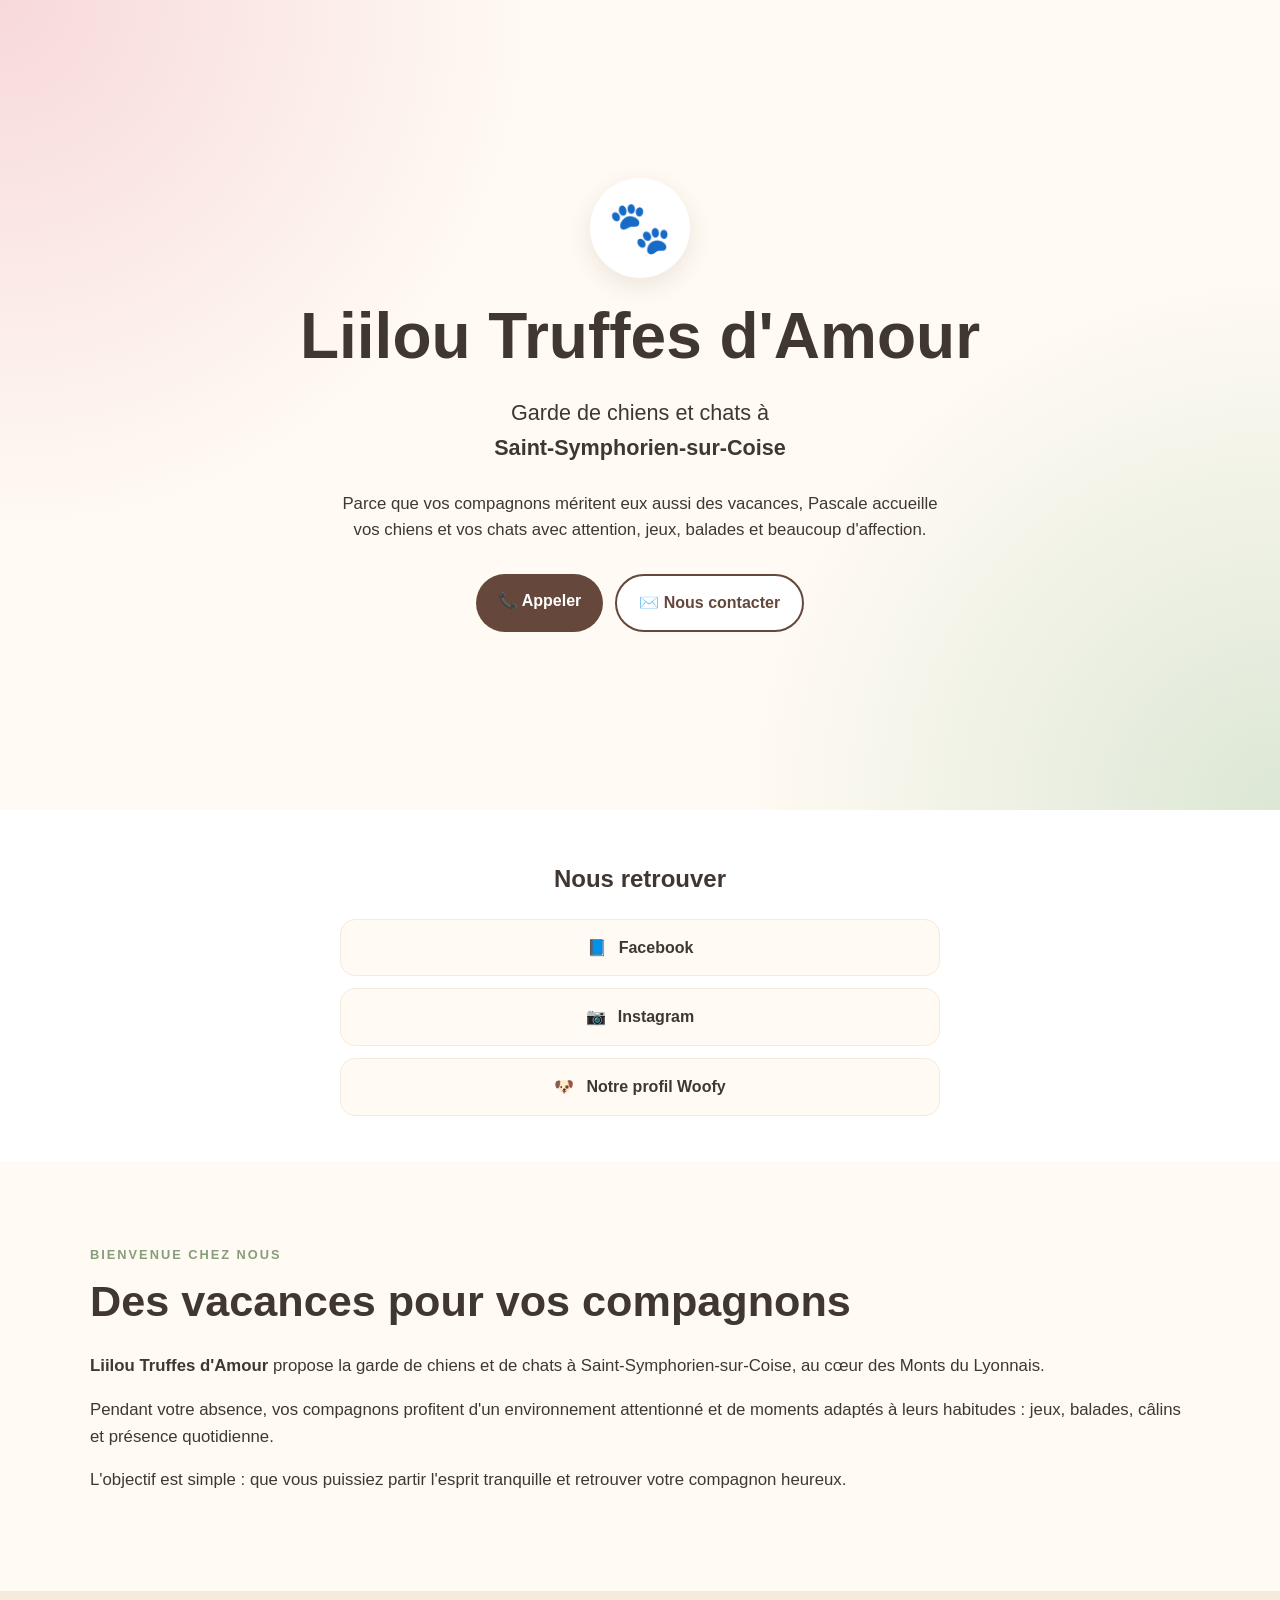
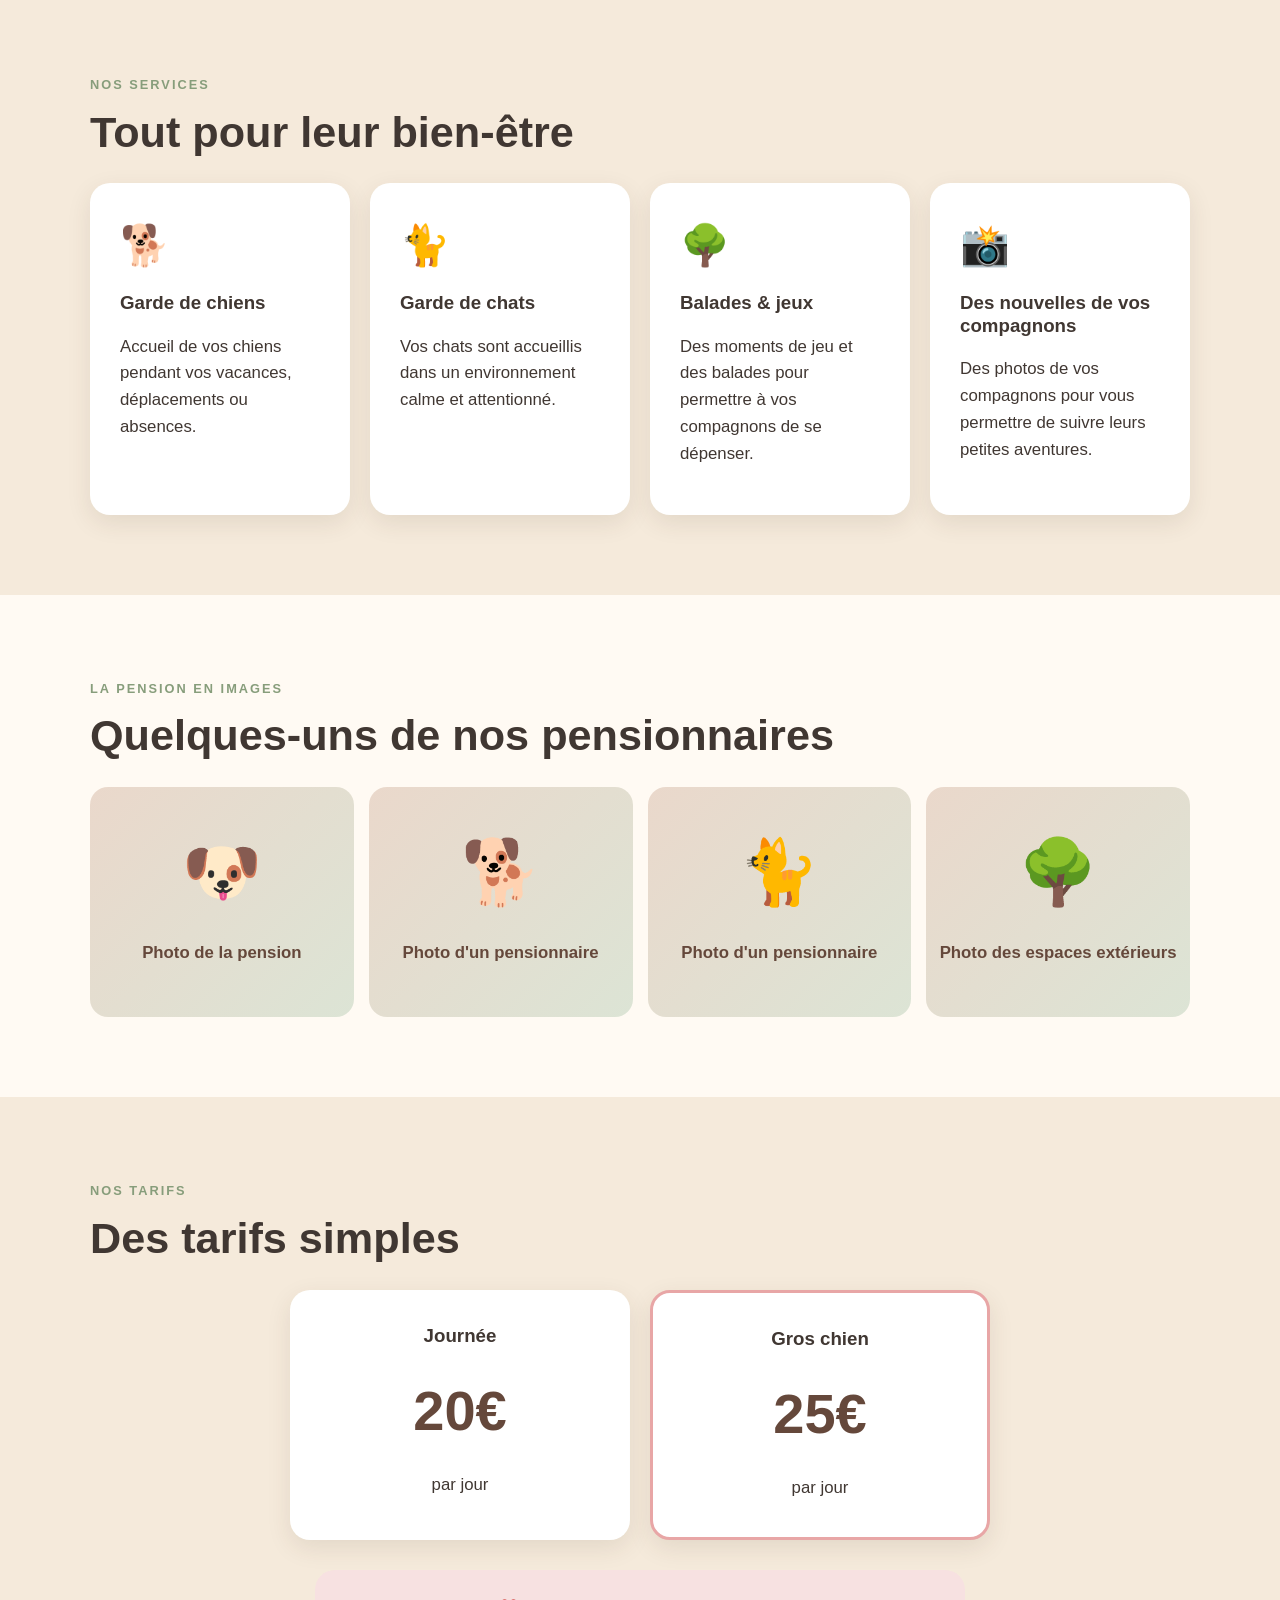
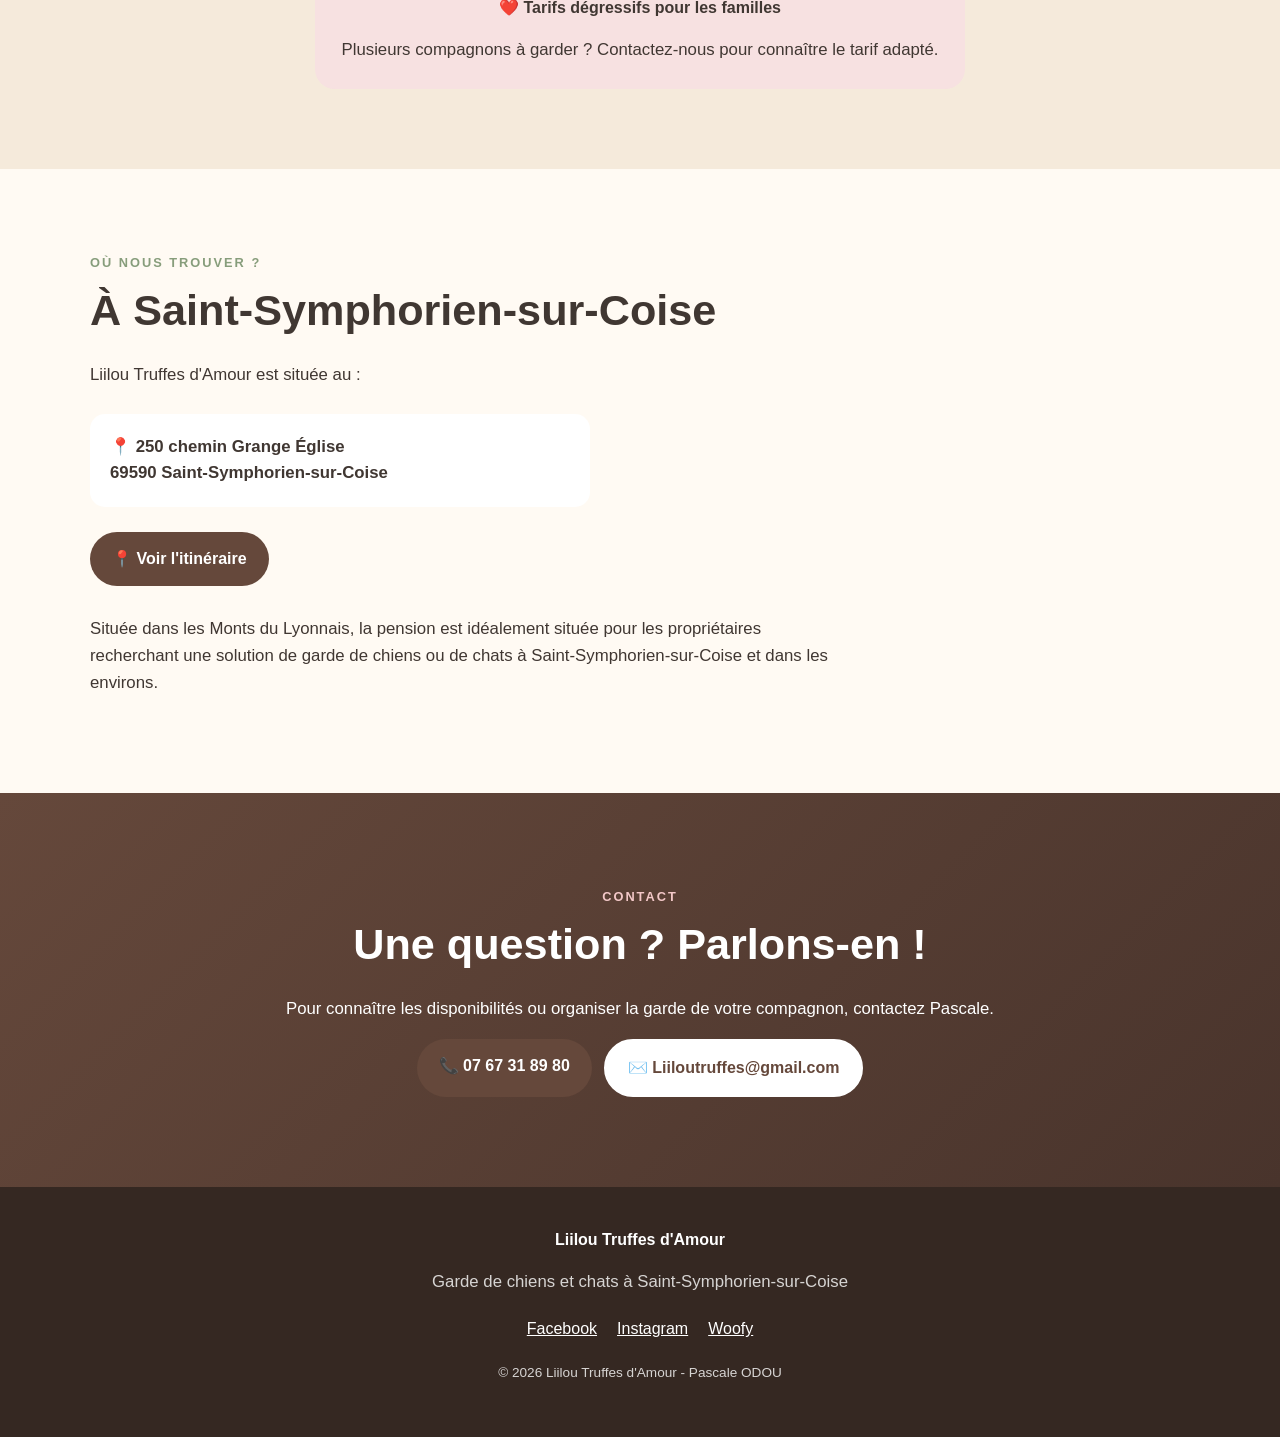
==== index.html @ 59af4dec "Create index.html" ====
<!DOCTYPE html>
<html lang="fr">
<head>
    <meta charset="UTF-8">

    <meta name="viewport" content="width=device-width, initial-scale=1.0">

    <title>Liilou Truffes d'Amour | Garde de chiens et chats à Saint-Symphorien-sur-Coise</title>

    <meta name="description" content="Liilou Truffes d'Amour, garde de chiens et chats à Saint-Symphorien-sur-Coise dans les Monts du Lyonnais. Balades, jeux, photos de vos compagnons et tarifs dégressifs pour les familles.">

    <meta name="keywords" content="garde chien Saint-Symphorien-sur-Coise, pension chien Saint-Symphorien-sur-Coise, garde chat Saint-Symphorien-sur-Coise, pension canine Monts du Lyonnais, garde animaux Rhône">

    <meta name="author" content="Pascale ODOU - Liilou Truffes d'Amour">

    <!-- Open Graph : aperçu lors du partage sur Facebook/Messenger -->
    <meta property="og:title" content="Liilou Truffes d'Amour">
    <meta property="og:description" content="Garde de chiens et chats à Saint-Symphorien-sur-Coise">
    <meta property="og:type" content="website">

    <link rel="stylesheet" href="style.css">

    <!-- Données structurées pour le référencement local -->
    <script type="application/ld+json">
    {
        "@context": "https://schema.org",
        "@type": "LocalBusiness",
        "name": "Liilou Truffes d'Amour",
        "description": "Garde de chiens et chats à Saint-Symphorien-sur-Coise dans les Monts du Lyonnais.",
        "telephone": "+33767318980",
        "email": "Liiloutruffes@gmail.com",
        "address": {
            "@type": "PostalAddress",
            "streetAddress": "250 chemin Grange Église",
            "postalCode": "69590",
            "addressLocality": "Saint-Symphorien-sur-Coise",
            "addressCountry": "FR"
        },
        "priceRange": "20€ - 25€"
    }
    </script>
</head>

<body>

    <!-- ================= HEADER ================= -->

    <header class="hero">

        <div class="hero-content">

            <div class="logo-placeholder">
                🐾
            </div>

            <h1>Liilou Truffes d'Amour</h1>

            <p class="subtitle">
                Garde de chiens et chats à<br>
                <strong>Saint-Symphorien-sur-Coise</strong>
            </p>

            <p class="intro">
                Parce que vos compagnons méritent eux aussi des vacances,
                Pascale accueille vos chiens et vos chats avec attention,
                jeux, balades et beaucoup d'affection.
            </p>

            <div class="main-buttons">

                <a href="tel:+33767318980" class="button primary">
                    📞 Appeler
                </a>

                <a href="mailto:Liiloutruffes@gmail.com" class="button secondary">
                    ✉️ Nous contacter
                </a>

            </div>

        </div>

    </header>


    <!-- ================= LIENS ================= -->

    <section class="social-links">

        <h2>Nous retrouver</h2>

        <div class="link-list">

            <!-- REMPLACER LES # PAR LES VRAIS LIENS -->

            <a href="#" class="big-link">
                <span>📘</span>
                Facebook
            </a>

            <a href="#" class="big-link">
                <span>📷</span>
                Instagram
            </a>

            <a href="#" class="big-link">
                <span>🐶</span>
                Notre profil Woofy
            </a>

        </div>

    </section>


    <!-- ================= PRESENTATION ================= -->

    <section class="section">

        <div class="section-content">

            <span class="eyebrow">Bienvenue chez nous</span>

            <h2>Des vacances pour vos compagnons</h2>

            <p>
                <strong>Liilou Truffes d'Amour</strong> propose la garde de
                chiens et de chats à Saint-Symphorien-sur-Coise,
                au cœur des Monts du Lyonnais.
            </p>

            <p>
                Pendant votre absence, vos compagnons profitent d'un
                environnement attentionné et de moments adaptés à leurs
                habitudes : jeux, balades, câlins et présence quotidienne.
            </p>

            <p>
                L'objectif est simple : que vous puissiez partir
                l'esprit tranquille et retrouver votre compagnon heureux.
            </p>

        </div>

    </section>


    <!-- ================= SERVICES ================= -->

    <section class="section light">

        <div class="section-content">

            <span class="eyebrow">Nos services</span>

            <h2>Tout pour leur bien-être</h2>

            <div class="cards">

                <article class="card">
                    <div class="card-icon">🐕</div>
                    <h3>Garde de chiens</h3>
                    <p>
                        Accueil de vos chiens pendant vos vacances,
                        déplacements ou absences.
                    </p>
                </article>

                <article class="card">
                    <div class="card-icon">🐈</div>
                    <h3>Garde de chats</h3>
                    <p>
                        Vos chats sont accueillis dans un environnement
                        calme et attentionné.
                    </p>
                </article>

                <article class="card">
                    <div class="card-icon">🌳</div>
                    <h3>Balades & jeux</h3>
                    <p>
                        Des moments de jeu et des balades pour permettre
                        à vos compagnons de se dépenser.
                    </p>
                </article>

                <article class="card">
                    <div class="card-icon">📸</div>
                    <h3>Des nouvelles de vos compagnons</h3>
                    <p>
                        Des photos de vos compagnons pour vous permettre
                        de suivre leurs petites aventures.
                    </p>
                </article>

            </div>

        </div>

    </section>


    <!-- ================= GALERIE ================= -->

    <section class="section">

        <div class="section-content">

            <span class="eyebrow">La pension en images</span>

            <h2>Quelques-uns de nos pensionnaires</h2>

            <div class="gallery">

                <!-- REMPLACER PLUS TARD PAR DE VRAIES PHOTOS -->

                <div class="photo-placeholder">
                    <span>🐶</span>
                    <p>Photo de la pension</p>
                </div>

                <div class="photo-placeholder">
                    <span>🐕</span>
                    <p>Photo d'un pensionnaire</p>
                </div>

                <div class="photo-placeholder">
                    <span>🐈</span>
                    <p>Photo d'un pensionnaire</p>
                </div>

                <div class="photo-placeholder">
                    <span>🌳</span>
                    <p>Photo des espaces extérieurs</p>
                </div>

            </div>

        </div>

    </section>


    <!-- ================= TARIFS ================= -->

    <section class="section light" id="tarifs">

        <div class="section-content">

            <span class="eyebrow">Nos tarifs</span>

            <h2>Des tarifs simples</h2>

            <div class="prices">

                <div class="price-card">

                    <h3>Journée</h3>

                    <div class="price">
                        20€
                    </div>

                    <p>
                        par jour
                    </p>

                </div>


                <div class="price-card featured">

                    <h3>Gros chien</h3>

                    <div class="price">
                        25€
                    </div>

                    <p>
                        par jour
                    </p>

                </div>

            </div>

            <div class="family-price">

                ❤️ <strong>Tarifs dégressifs pour les familles</strong>

                <p>
                    Plusieurs compagnons à garder ?
                    Contactez-nous pour connaître le tarif adapté.
                </p>

            </div>

        </div>

    </section>


    <!-- ================= LOCAL ================= -->

    <section class="section">

        <div class="section-content">

            <span class="eyebrow">Où nous trouver ?</span>

            <h2>À Saint-Symphorien-sur-Coise</h2>

            <p>
                Liilou Truffes d'Amour est située au :
            </p>

            <p class="address">
                📍<strong>
                    250 chemin Grange Église<br>
                    69590 Saint-Symphorien-sur-Coise
                </strong>
            </p>

            <!-- Lien Google Maps -->
            <a
                href="https://www.google.com/maps/search/?api=1&query=250+chemin+Grange+Eglise+69590+Saint-Symphorien-sur-Coise"
                target="_blank"
                rel="noopener"
                class="button primary"
            >
                📍 Voir l'itinéraire
            </a>

            <p class="local-text">
                Située dans les Monts du Lyonnais, la pension est idéalement
                située pour les propriétaires recherchant une solution de
                garde de chiens ou de chats à Saint-Symphorien-sur-Coise
                et dans les environs.
            </p>

        </div>

    </section>


    <!-- ================= CONTACT ================= -->

    <section class="contact">

        <div class="contact-content">

            <span class="eyebrow">Contact</span>

            <h2>Une question ? Parlons-en !</h2>

            <p>
                Pour connaître les disponibilités ou organiser la garde
                de votre compagnon, contactez Pascale.
            </p>

            <div class="contact-buttons">

                <a href="tel:+33767318980" class="button primary">
                    📞 07 67 31 89 80
                </a>

                <a href="mailto:Liiloutruffes@gmail.com" class="button secondary">
                    ✉️ Liiloutruffes@gmail.com
                </a>

            </div>

        </div>

    </section>


    <!-- ================= FOOTER ================= -->

    <footer>

        <strong>Liilou Truffes d'Amour</strong>

        <p>
            Garde de chiens et chats à Saint-Symphorien-sur-Coise
        </p>

        <div class="footer-links">

            <a href="#">Facebook</a>
            <a href="#">Instagram</a>
            <a href="#">Woofy</a>

        </div>

        <p class="copyright">
            © 2026 Liilou Truffes d'Amour - Pascale ODOU
        </p>

    </footer>


</body>
</html>
---- style.css ----
/* =====================================================
   LIILOU TRUFFES D'AMOUR
   Site vitrine - CSS
   ===================================================== */

:root {
    --cream: #fffaf3;
    --cream-dark: #f5eadb;
    --brown: #65483b;
    --brown-dark: #49342c;
    --pink: #e8a6a6;
    --pink-dark: #d88787;
    --green: #879d7b;
    --text: #403732;
    --white: #ffffff;
    --shadow: 0 8px 25px rgba(70, 45, 30, 0.10);
}


/* ================= GLOBAL ================= */

* {
    box-sizing: border-box;
}

html {
    scroll-behavior: smooth;
}

body {
    margin: 0;
    font-family: Arial, Helvetica, sans-serif;
    color: var(--text);
    background: var(--cream);
    line-height: 1.6;
}

a {
    color: inherit;
    text-decoration: none;
}

img {
    max-width: 100%;
    display: block;
}

h1,
h2,
h3 {
    line-height: 1.2;
}

h1 {
    font-size: clamp(2.2rem, 7vw, 4rem);
    margin: 10px 0;
}

h2 {
    font-size: clamp(1.8rem, 5vw, 2.7rem);
    margin: 10px 0 25px;
}

p {
    font-size: 1.05rem;
}


/* ================= HERO ================= */

.hero {
    min-height: 90vh;
    display: flex;
    align-items: center;
    justify-content: center;
    text-align: center;

    padding: 60px 20px;

    background:
        radial-gradient(circle at top left, #f7d9d9, transparent 35%),
        radial-gradient(circle at bottom right, #dce7d5, transparent 35%),
        var(--cream);
}

.hero-content {
    max-width: 750px;
}

.logo-placeholder {
    width: 100px;
    height: 100px;

    margin: 0 auto 20px;

    display: flex;
    align-items: center;
    justify-content: center;

    border-radius: 50%;

    background: var(--white);

    font-size: 3.2rem;

    box-shadow: var(--shadow);
}

.subtitle {
    font-size: 1.35rem;
    margin-bottom: 25px;
}

.intro {
    max-width: 600px;
    margin: 0 auto 30px;
}


/* ================= BUTTONS ================= */

.main-buttons,
.contact-buttons {
    display: flex;
    gap: 12px;
    justify-content: center;
    flex-wrap: wrap;
}

.button {
    display: inline-block;

    padding: 14px 22px;

    border-radius: 50px;

    font-weight: bold;

    transition: transform 0.2s ease,
                box-shadow 0.2s ease;
}

.button:hover {
    transform: translateY(-2px);
    box-shadow: var(--shadow);
}

.primary {
    background: var(--brown);
    color: var(--white);
}

.secondary {
    background: var(--white);
    color: var(--brown);

    border: 2px solid var(--brown);
}


/* ================= SECTIONS ================= */

.section {
    padding: 80px 20px;
}

.section.light {
    background: var(--cream-dark);
}

.section-content {
    width: min(1100px, 100%);
    margin: auto;
}

.eyebrow {
    display: inline-block;

    color: var(--green);

    text-transform: uppercase;

    letter-spacing: 2px;

    font-size: 0.8rem;

    font-weight: bold;
}


/* ================= SOCIAL LINKS ================= */

.social-links {
    padding: 45px 20px;

    text-align: center;

    background: var(--white);
}

.social-links h2 {
    font-size: 1.5rem;
}

.link-list {
    max-width: 600px;

    margin: auto;

    display: grid;

    gap: 12px;
}

.big-link {
    display: flex;

    align-items: center;
    justify-content: center;

    gap: 12px;

    padding: 15px;

    border-radius: 15px;

    background: var(--cream);

    font-weight: bold;

    border: 1px solid var(--cream-dark);

    transition: transform 0.2s ease;
}

.big-link:hover {
    transform: translateY(-2px);
}


/* ================= CARDS ================= */

.cards {
    display: grid;

    grid-template-columns:
        repeat(auto-fit, minmax(220px, 1fr));

    gap: 20px;
}

.card {
    padding: 30px;

    background: var(--white);

    border-radius: 20px;

    box-shadow: var(--shadow);
}

.card-icon {
    font-size: 2.5rem;

    margin-bottom: 15px;
}

.card h3 {
    margin-top: 0;
}


/* ================= GALLERY ================= */

.gallery {
    display: grid;

    grid-template-columns:
        repeat(auto-fit, minmax(220px, 1fr));

    gap: 15px;
}

.photo-placeholder {
    min-height: 230px;

    border-radius: 18px;

    background:
        linear-gradient(
            135deg,
            #ead8cb,
            #dce4d5
        );

    display: flex;

    flex-direction: column;

    align-items: center;

    justify-content: center;

    text-align: center;

    color: var(--brown);
}

.photo-placeholder span {
    font-size: 4rem;
}

.photo-placeholder p {
    font-weight: bold;
}


/* ================= PRICES ================= */

.prices {
    display: grid;

    grid-template-columns:
        repeat(auto-fit, minmax(220px, 1fr));

    gap: 20px;

    max-width: 700px;

    margin: auto;
}

.price-card {
    background: var(--white);

    padding: 35px;

    border-radius: 20px;

    text-align: center;

    box-shadow: var(--shadow);
}

.price-card h3 {
    margin-top: 0;
}

.price {
    font-size: 3.5rem;

    font-weight: bold;

    color: var(--brown);
}

.price-card p {
    margin-bottom: 0;
}

.price-card.featured {
    border: 3px solid var(--pink);
}

.family-price {
    max-width: 650px;

    margin: 30px auto 0;

    padding: 25px;

    text-align: center;

    border-radius: 20px;

    background: #f7e1e1;
}

.family-price p {
    margin-bottom: 0;
}


/* ================= ADDRESS ================= */

.address {
    padding: 20px;

    background: var(--white);

    border-radius: 15px;

    max-width: 500px;

    margin: 25px 0;
}

.local-text {
    max-width: 750px;

    margin-top: 30px;
}


/* ================= CONTACT ================= */

.contact {
    padding: 90px 20px;

    text-align: center;

    background:
        linear-gradient(
            135deg,
            var(--brown),
            var(--brown-dark)
        );

    color: var(--white);
}

.contact-content {
    max-width: 750px;

    margin: auto;
}

.contact .eyebrow {
    color: #f3c8c8;
}

.contact .secondary {
    background: var(--white);
    border-color: var(--white);
}


/* ================= FOOTER ================= */

footer {
    padding: 40px 20px;

    text-align: center;

    background: #352822;

    color: var(--white);
}

footer p {
    opacity: 0.8;
}

.footer-links {
    display: flex;

    justify-content: center;

    flex-wrap: wrap;

    gap: 20px;

    margin: 20px 0;
}

.footer-links a {
    text-decoration: underline;
}

.copyright {
    font-size: 0.85rem;
}


/* ================= MOBILE ================= */

@media (max-width: 600px) {

    .hero {
        min-height: auto;

        padding:
            55px
            18px
            65px;
    }

    .section {
        padding:
            60px
            18px;
    }

    .button {
        width: 100%;

        max-width: 350px;
    }

    .main-buttons,
    .contact-buttons {
        flex-direction: column;

        align-items: center;
    }

    .card {
        padding: 25px;
    }

    .price {
        font-size: 3rem;
    }

}
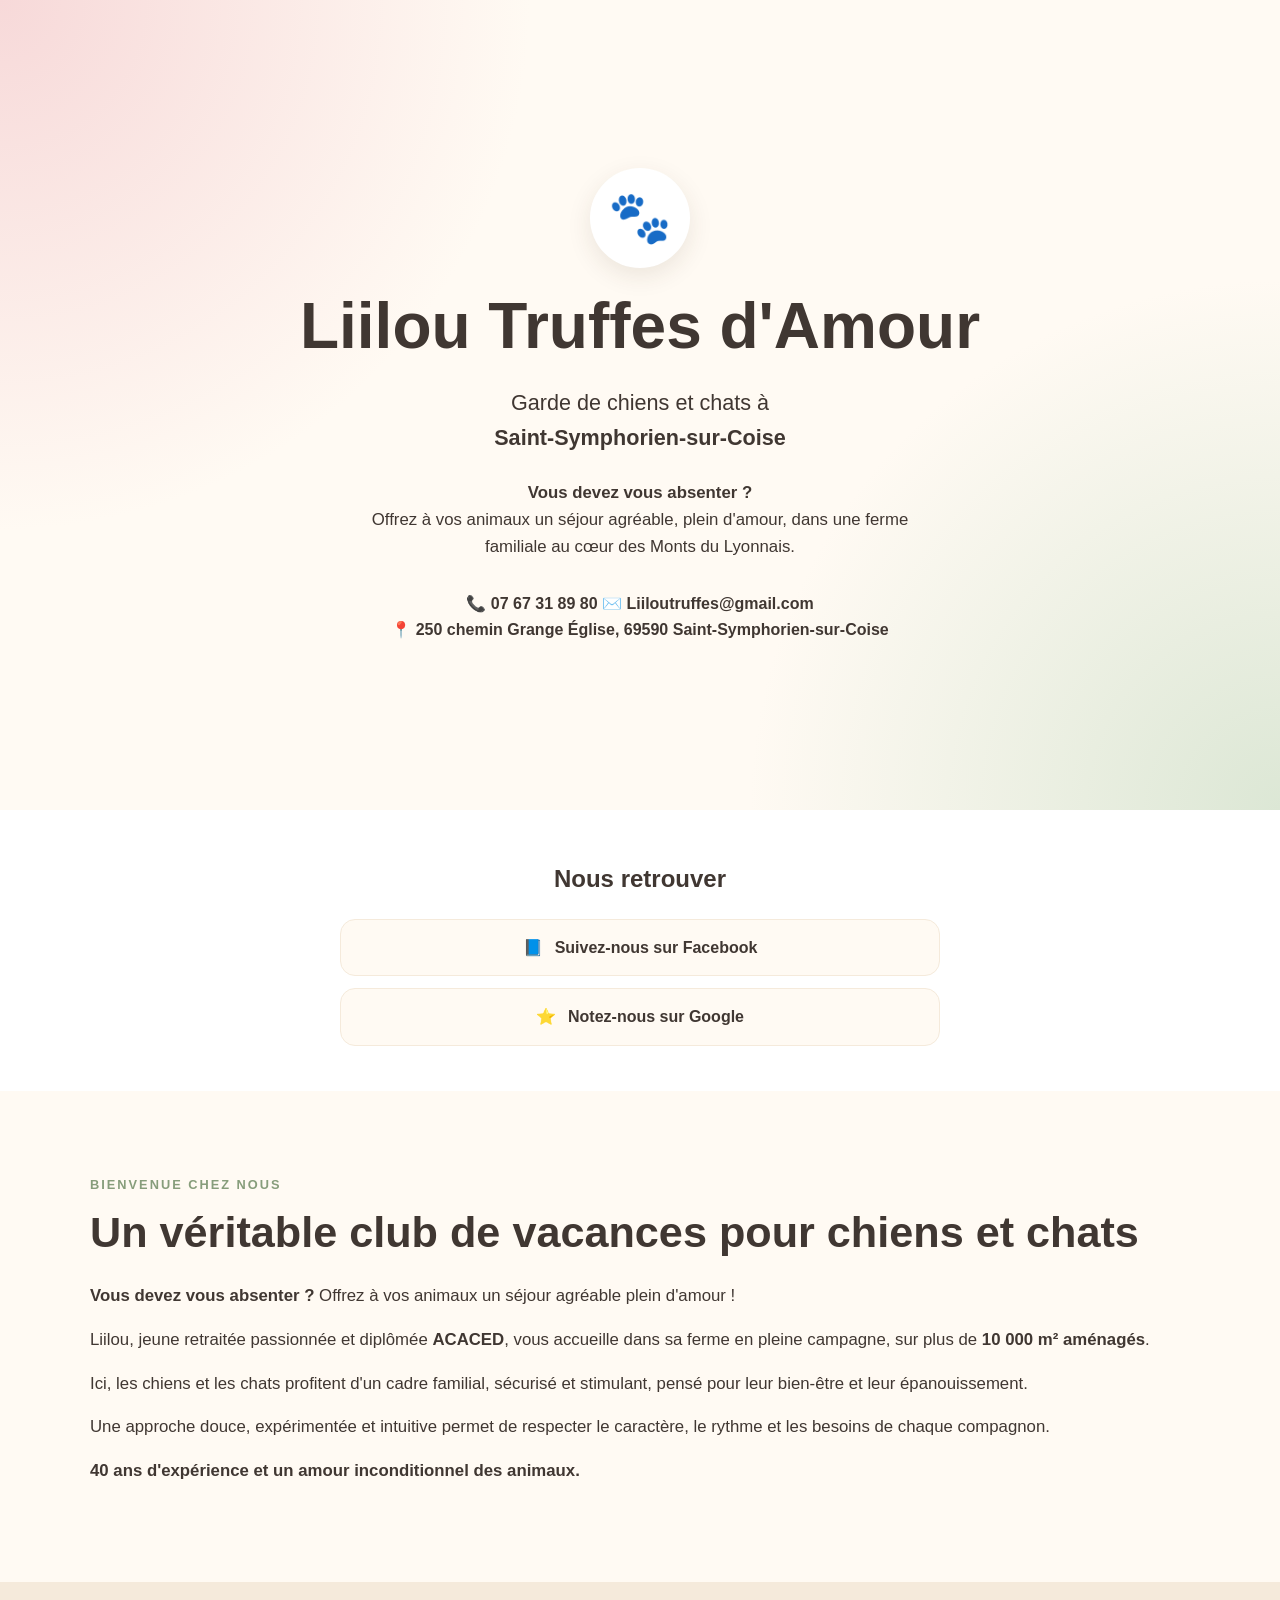
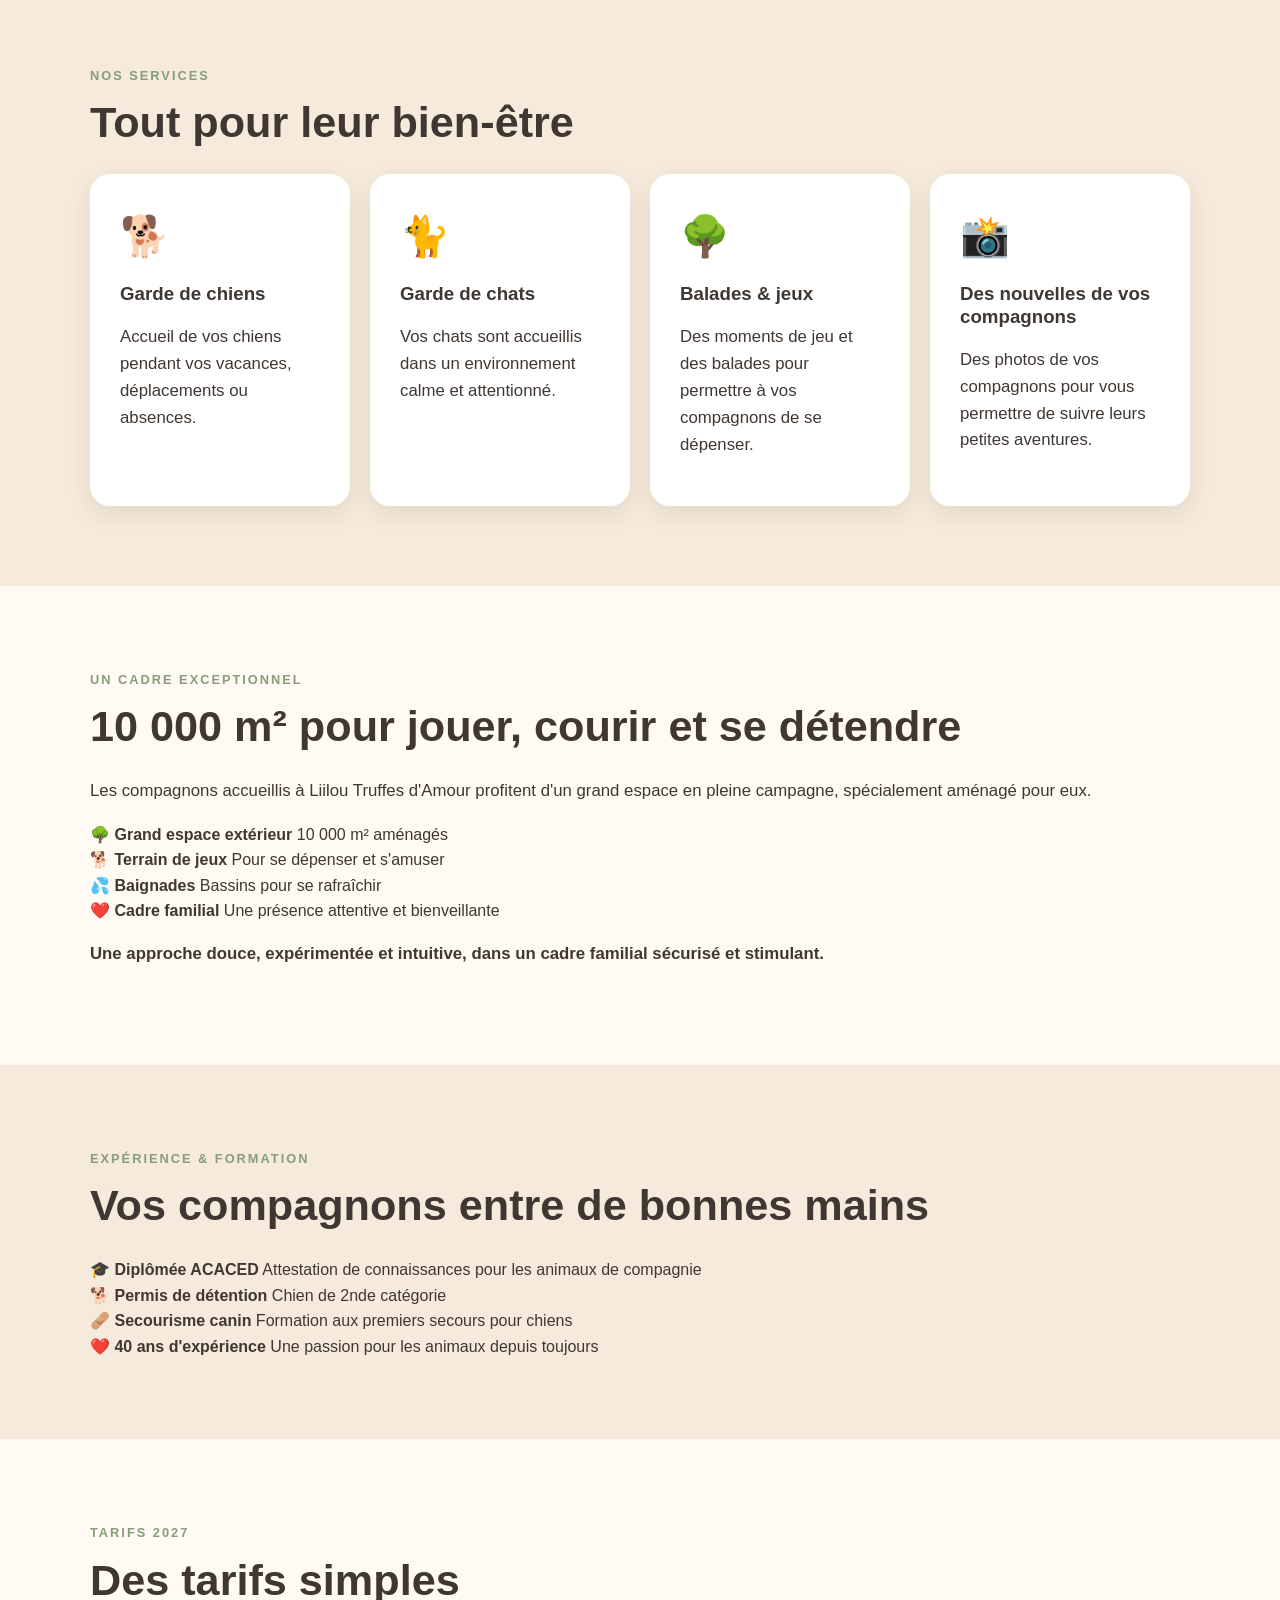
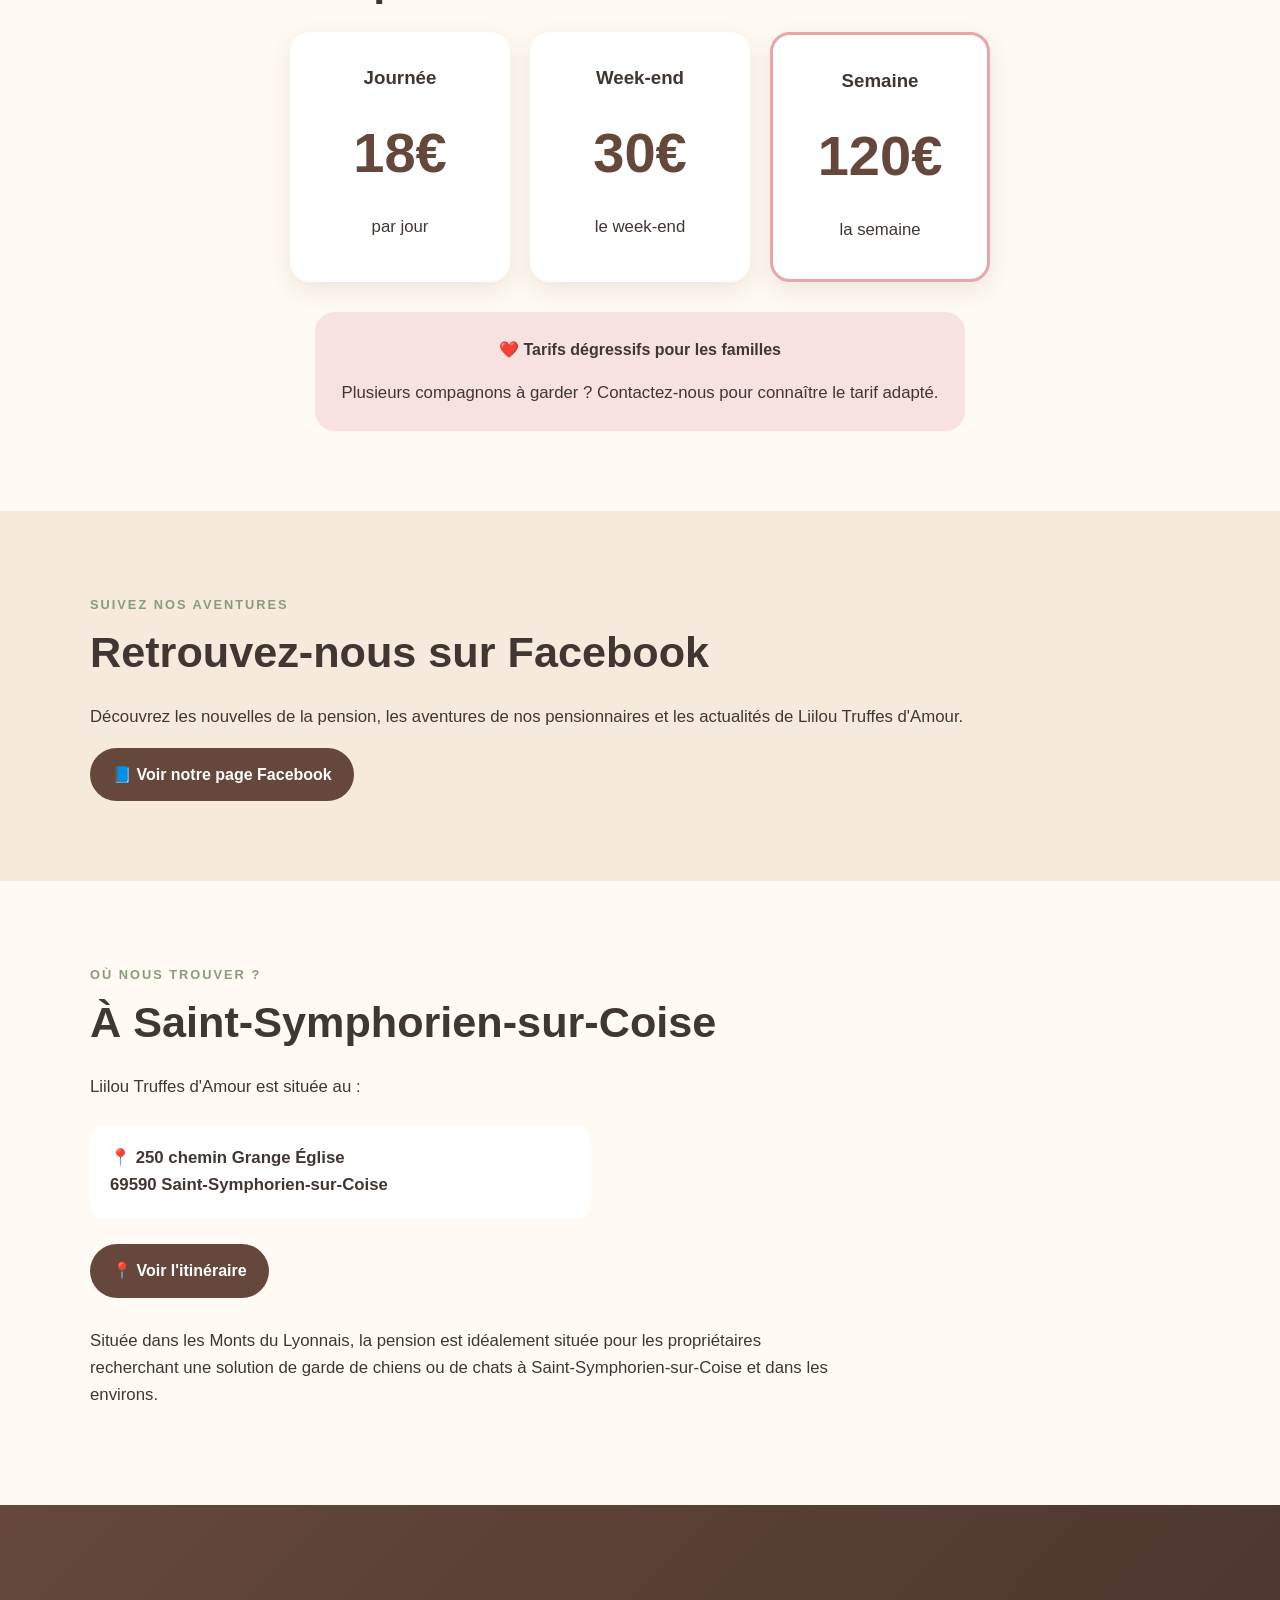
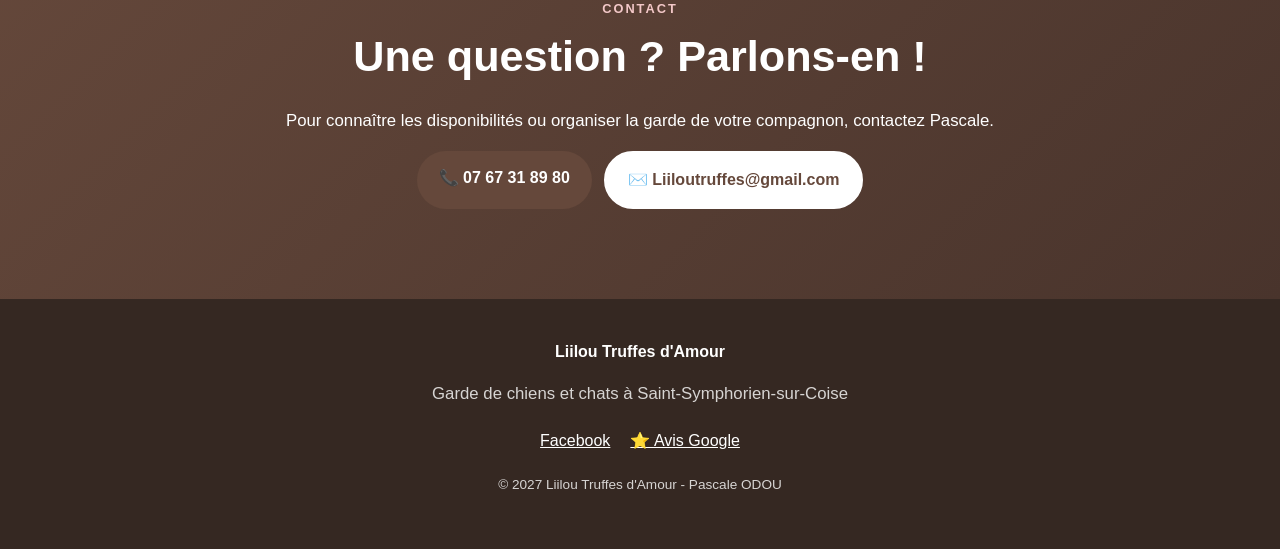
==== commit d59dc795: "Update index.html" ====
--- a/index.html
+++ b/index.html
@@ -7,15 +7,16 @@
 
     <title>Liilou Truffes d'Amour | Garde de chiens et chats à Saint-Symphorien-sur-Coise</title>
 
-    <meta name="description" content="Liilou Truffes d'Amour, garde de chiens et chats à Saint-Symphorien-sur-Coise dans les Monts du Lyonnais. Balades, jeux, photos de vos compagnons et tarifs dégressifs pour les familles.">
-
-    <meta name="keywords" content="garde chien Saint-Symphorien-sur-Coise, pension chien Saint-Symphorien-sur-Coise, garde chat Saint-Symphorien-sur-Coise, pension canine Monts du Lyonnais, garde animaux Rhône">
+    <meta name="description" content="Liilou Truffes d'Amour : garde de chiens et chats à Saint-Symphorien-sur-Coise, dans les Monts du Lyonnais. Une ferme familiale de 10 000 m², balades, baignades et jeux. Pascale, diplômée ACACED, vous accueille avec 40 ans d'expérience.">
+
+    <meta name="keywords" content="garde chien Saint-Symphorien-sur-Coise, pension chien Saint-Symphorien-sur-Coise, garde chat Saint-Symphorien-sur-Coise, pension canine Monts du Lyonnais, garde animaux Monts du Lyonnais, pension chien Rhône, garde chien 69590">
 
     <meta name="author" content="Pascale ODOU - Liilou Truffes d'Amour">
 
-    <!-- Open Graph : aperçu lors du partage sur Facebook/Messenger -->
+    <meta name="robots" content="index, follow">
+
     <meta property="og:title" content="Liilou Truffes d'Amour">
-    <meta property="og:description" content="Garde de chiens et chats à Saint-Symphorien-sur-Coise">
+    <meta property="og:description" content="Garde de chiens et chats à Saint-Symphorien-sur-Coise dans une ferme familiale de 10 000 m².">
     <meta property="og:type" content="website">
 
     <link rel="stylesheet" href="style.css">
@@ -26,9 +27,10 @@
         "@context": "https://schema.org",
         "@type": "LocalBusiness",
         "name": "Liilou Truffes d'Amour",
-        "description": "Garde de chiens et chats à Saint-Symphorien-sur-Coise dans les Monts du Lyonnais.",
+        "description": "Garde de chiens et chats à Saint-Symphorien-sur-Coise dans une ferme familiale de 10 000 m².",
         "telephone": "+33767318980",
         "email": "Liiloutruffes@gmail.com",
+        "url": "https://TON-COMPTE.github.io/TON-DEPOT/",
         "address": {
             "@type": "PostalAddress",
             "streetAddress": "250 chemin Grange Église",
@@ -36,11 +38,17 @@
             "addressLocality": "Saint-Symphorien-sur-Coise",
             "addressCountry": "FR"
         },
-        "priceRange": "20€ - 25€"
+        "areaServed": [
+            "Saint-Symphorien-sur-Coise",
+            "Monts du Lyonnais",
+            "Rhône"
+        ],
+        "priceRange": "18€ - 120€"
     }
     </script>
 </head>
 
+
 <body>
 
     <!-- ================= HEADER ================= -->
@@ -61,21 +69,28 @@
             </p>
 
             <p class="intro">
-                Parce que vos compagnons méritent eux aussi des vacances,
-                Pascale accueille vos chiens et vos chats avec attention,
-                jeux, balades et beaucoup d'affection.
-            </p>
-
-            <div class="main-buttons">
-
-                <a href="tel:+33767318980" class="button primary">
-                    📞 Appeler
+                <strong>Vous devez vous absenter ?</strong><br>
+                Offrez à vos animaux un séjour agréable, plein d'amour,
+                dans une ferme familiale au cœur des Monts du Lyonnais.
+            </p>
+
+
+            <!-- CONTACT DIRECT -->
+
+            <div class="top-contact">
+
+                <a href="tel:+33767318980">
+                    📞 <strong>07 67 31 89 80</strong>
                 </a>
 
-                <a href="mailto:Liiloutruffes@gmail.com" class="button secondary">
-                    ✉️ Nous contacter
+                <a href="mailto:Liiloutruffes@gmail.com">
+                    ✉️ <strong>Liiloutruffes@gmail.com</strong>
                 </a>
 
+                <div>
+                    📍 <strong>250 chemin Grange Église, 69590 Saint-Symphorien-sur-Coise</strong>
+                </div>
+
             </div>
 
         </div>
@@ -91,23 +106,27 @@
 
         <div class="link-list">
 
-            <!-- REMPLACER LES # PAR LES VRAIS LIENS -->
-
-            <a href="#" class="big-link">
+            <a
+                href="https://www.facebook.com/p/Liilou-Truffes-damours-61581284417077/"
+                target="_blank"
+                rel="noopener"
+                class="big-link"
+            >
                 <span>📘</span>
-                Facebook
+                Suivez-nous sur Facebook
             </a>
 
-            <a href="#" class="big-link">
-                <span>📷</span>
-                Instagram
+
+            <a
+                href="https://g.page/r/Cf6hKD1uxQPZEBM/review"
+                target="_blank"
+                rel="noopener"
+                class="big-link"
+            >
+                <span>⭐</span>
+                Notez-nous sur Google
             </a>
 
-            <a href="#" class="big-link">
-                <span>🐶</span>
-                Notre profil Woofy
-            </a>
-
         </div>
 
     </section>
@@ -121,23 +140,37 @@
 
             <span class="eyebrow">Bienvenue chez nous</span>
 
-            <h2>Des vacances pour vos compagnons</h2>
-
-            <p>
-                <strong>Liilou Truffes d'Amour</strong> propose la garde de
-                chiens et de chats à Saint-Symphorien-sur-Coise,
-                au cœur des Monts du Lyonnais.
-            </p>
-
-            <p>
-                Pendant votre absence, vos compagnons profitent d'un
-                environnement attentionné et de moments adaptés à leurs
-                habitudes : jeux, balades, câlins et présence quotidienne.
-            </p>
-
-            <p>
-                L'objectif est simple : que vous puissiez partir
-                l'esprit tranquille et retrouver votre compagnon heureux.
+            <h2>Un véritable club de vacances pour chiens et chats</h2>
+
+            <p>
+                <strong>Vous devez vous absenter ?</strong>
+                Offrez à vos animaux un séjour agréable plein d'amour !
+            </p>
+
+            <p>
+                Liilou, jeune retraitée passionnée et diplômée
+                <strong>ACACED</strong>, vous accueille dans sa ferme
+                en pleine campagne, sur plus de
+                <strong>10 000 m² aménagés</strong>.
+            </p>
+
+            <p>
+                Ici, les chiens et les chats profitent d'un cadre familial,
+                sécurisé et stimulant, pensé pour leur bien-être et leur
+                épanouissement.
+            </p>
+
+            <p>
+                Une approche douce, expérimentée et intuitive permet
+                de respecter le caractère, le rythme et les besoins
+                de chaque compagnon.
+            </p>
+
+            <p>
+                <strong>
+                    40 ans d'expérience et un amour inconditionnel
+                    des animaux.
+                </strong>
             </p>
 
         </div>
@@ -200,38 +233,96 @@
     </section>
 
 
-    <!-- ================= GALERIE ================= -->
+    <!-- ================= ENVIRONNEMENT ================= -->
 
     <section class="section">
 
         <div class="section-content">
 
-            <span class="eyebrow">La pension en images</span>
-
-            <h2>Quelques-uns de nos pensionnaires</h2>
-
-            <div class="gallery">
-
-                <!-- REMPLACER PLUS TARD PAR DE VRAIES PHOTOS -->
-
-                <div class="photo-placeholder">
-                    <span>🐶</span>
-                    <p>Photo de la pension</p>
-                </div>
-
-                <div class="photo-placeholder">
-                    <span>🐕</span>
-                    <p>Photo d'un pensionnaire</p>
-                </div>
-
-                <div class="photo-placeholder">
-                    <span>🐈</span>
-                    <p>Photo d'un pensionnaire</p>
-                </div>
-
-                <div class="photo-placeholder">
-                    <span>🌳</span>
-                    <p>Photo des espaces extérieurs</p>
+            <span class="eyebrow">Un cadre exceptionnel</span>
+
+            <h2>10 000 m² pour jouer, courir et se détendre</h2>
+
+            <p>
+                Les compagnons accueillis à Liilou Truffes d'Amour
+                profitent d'un grand espace en pleine campagne,
+                spécialement aménagé pour eux.
+            </p>
+
+            <div class="environment">
+
+                <div class="environment-item">
+                    🌳
+                    <strong>Grand espace extérieur</strong>
+                    <span>10 000 m² aménagés</span>
+                </div>
+
+                <div class="environment-item">
+                    🐕
+                    <strong>Terrain de jeux</strong>
+                    <span>Pour se dépenser et s'amuser</span>
+                </div>
+
+                <div class="environment-item">
+                    💦
+                    <strong>Baignades</strong>
+                    <span>Bassins pour se rafraîchir</span>
+                </div>
+
+                <div class="environment-item">
+                    ❤️
+                    <strong>Cadre familial</strong>
+                    <span>Une présence attentive et bienveillante</span>
+                </div>
+
+            </div>
+
+            <p class="experience-text">
+                <strong>
+                    Une approche douce, expérimentée et intuitive,
+                    dans un cadre familial sécurisé et stimulant.
+                </strong>
+            </p>
+
+        </div>
+
+    </section>
+
+
+    <!-- ================= EXPERIENCE ================= -->
+
+    <section class="section light">
+
+        <div class="section-content">
+
+            <span class="eyebrow">Expérience & formation</span>
+
+            <h2>Vos compagnons entre de bonnes mains</h2>
+
+            <div class="credentials">
+
+                <div class="credential">
+                    🎓
+                    <strong>Diplômée ACACED</strong>
+                    <span>Attestation de connaissances pour les animaux de compagnie</span>
+                </div>
+
+                <div class="credential">
+                    🐕
+                    <strong>Permis de détention</strong>
+                    <span>Chien de 2nde catégorie</span>
+                </div>
+
+                <div class="credential">
+                    🩹
+                    <strong>Secourisme canin</strong>
+                    <span>Formation aux premiers secours pour chiens</span>
+                </div>
+
+                <div class="credential">
+                    ❤️
+                    <strong>40 ans d'expérience</strong>
+                    <span>Une passion pour les animaux depuis toujours</span>
                 </div>
 
             </div>
@@ -243,11 +334,11 @@
 
     <!-- ================= TARIFS ================= -->
 
-    <section class="section light" id="tarifs">
+    <section class="section" id="tarifs">
 
         <div class="section-content">
 
-            <span class="eyebrow">Nos tarifs</span>
+            <span class="eyebrow">Tarifs 2027</span>
 
             <h2>Des tarifs simples</h2>
 
@@ -258,7 +349,7 @@
                     <h3>Journée</h3>
 
                     <div class="price">
-                        20€
+                        18€
                     </div>
 
                     <p>
@@ -268,16 +359,31 @@
                 </div>
 
 
+                <div class="price-card">
+
+                    <h3>Week-end</h3>
+
+                    <div class="price">
+                        30€
+                    </div>
+
+                    <p>
+                        le week-end
+                    </p>
+
+                </div>
+
+
                 <div class="price-card featured">
 
-                    <h3>Gros chien</h3>
+                    <h3>Semaine</h3>
 
                     <div class="price">
-                        25€
+                        120€
                     </div>
 
                     <p>
-                        par jour
+                        la semaine
                     </p>
 
                 </div>
@@ -294,6 +400,36 @@
                 </p>
 
             </div>
+
+        </div>
+
+    </section>
+
+
+    <!-- ================= FACEBOOK ================= -->
+
+    <section class="section light">
+
+        <div class="section-content facebook-section">
+
+            <span class="eyebrow">Suivez nos aventures</span>
+
+            <h2>Retrouvez-nous sur Facebook</h2>
+
+            <p>
+                Découvrez les nouvelles de la pension, les aventures
+                de nos pensionnaires et les actualités de Liilou
+                Truffes d'Amour.
+            </p>
+
+            <a
+                href="https://www.facebook.com/p/Liilou-Truffes-damours-61581284417077/"
+                target="_blank"
+                rel="noopener"
+                class="button primary"
+            >
+                📘 Voir notre page Facebook
+            </a>
 
         </div>
 
@@ -321,7 +457,6 @@
                 </strong>
             </p>
 
-            <!-- Lien Google Maps -->
             <a
                 href="https://www.google.com/maps/search/?api=1&query=250+chemin+Grange+Eglise+69590+Saint-Symphorien-sur-Coise"
                 target="_blank"
@@ -387,14 +522,26 @@
 
         <div class="footer-links">
 
-            <a href="#">Facebook</a>
-            <a href="#">Instagram</a>
-            <a href="#">Woofy</a>
+            <a
+                href="https://www.facebook.com/p/Liilou-Truffes-damours-61581284417077/"
+                target="_blank"
+                rel="noopener"
+            >
+                Facebook
+            </a>
+
+            <a
+                href="https://g.page/r/Cf6hKD1uxQPZEBM/review"
+                target="_blank"
+                rel="noopener"
+            >
+                ⭐ Avis Google
+            </a>
 
         </div>
 
         <p class="copyright">
-            © 2026 Liilou Truffes d'Amour - Pascale ODOU
+            © 2027 Liilou Truffes d'Amour - Pascale ODOU
         </p>
 
     </footer>
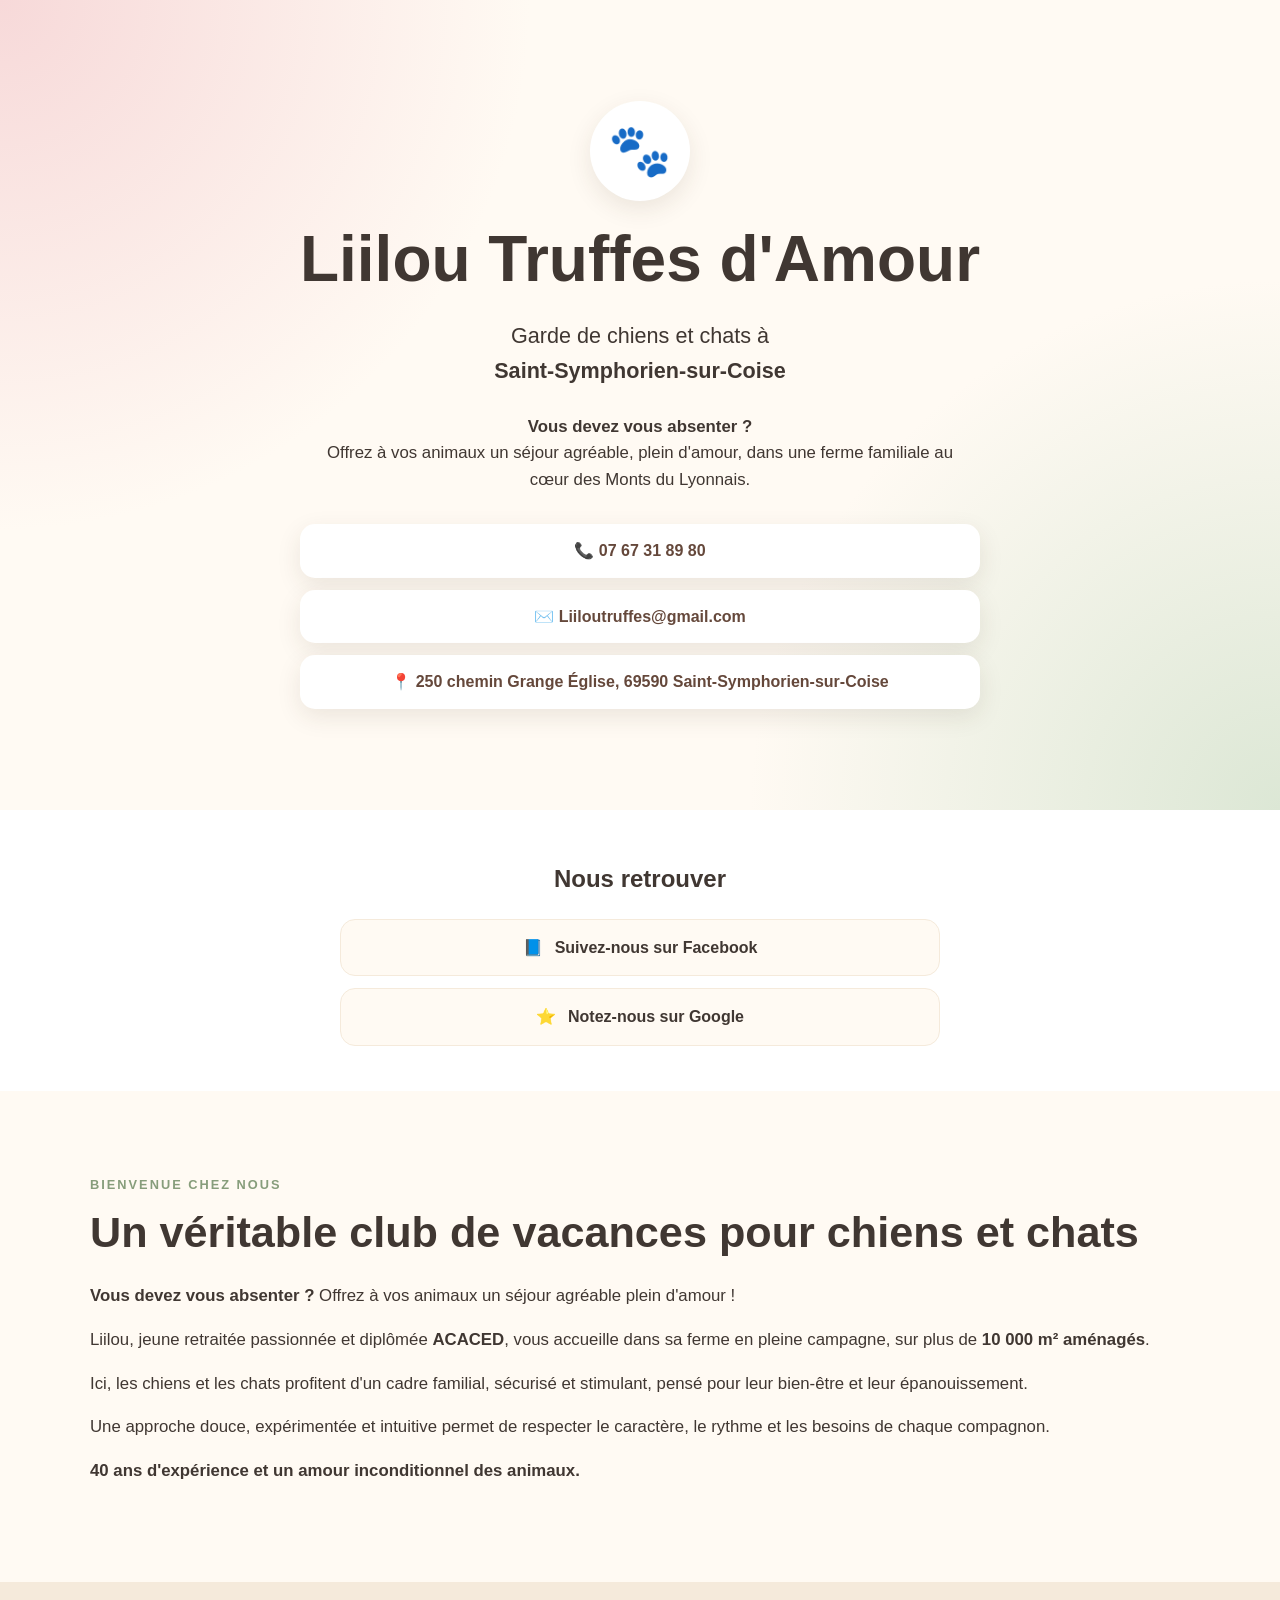
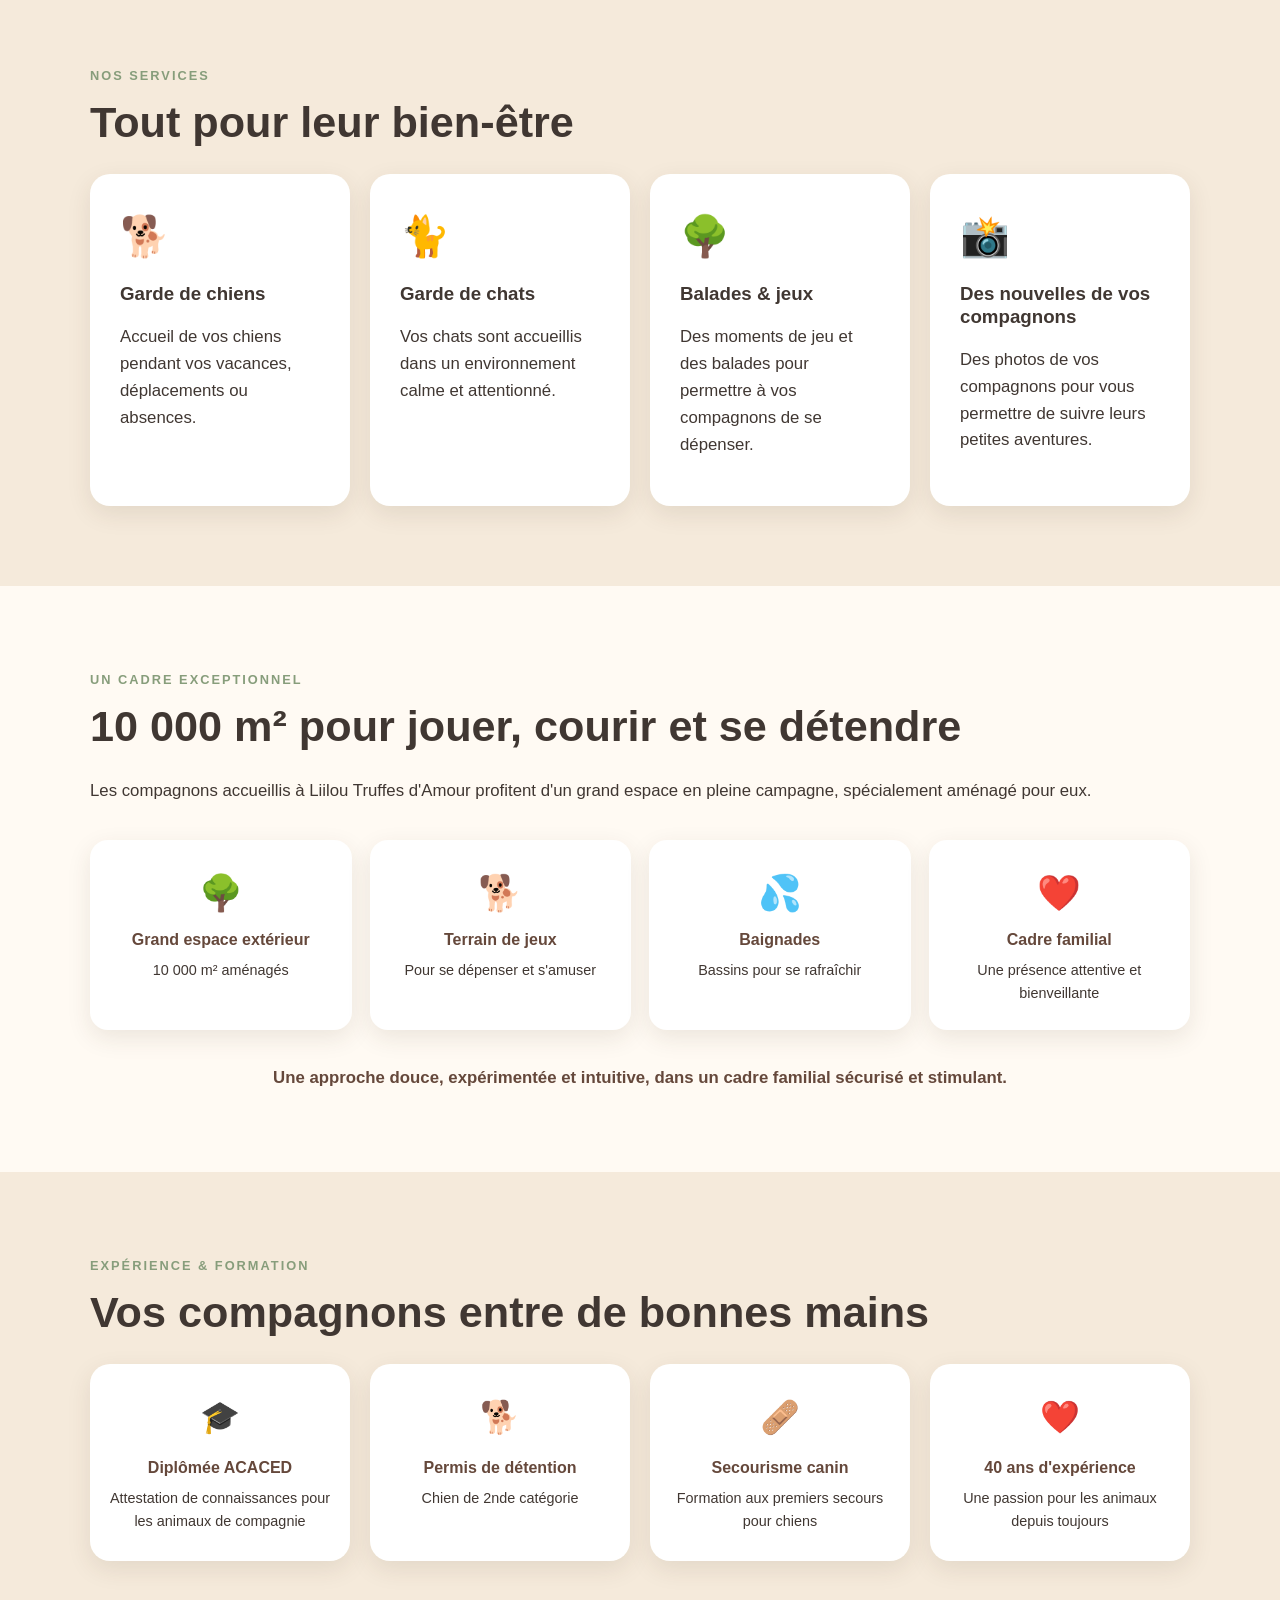
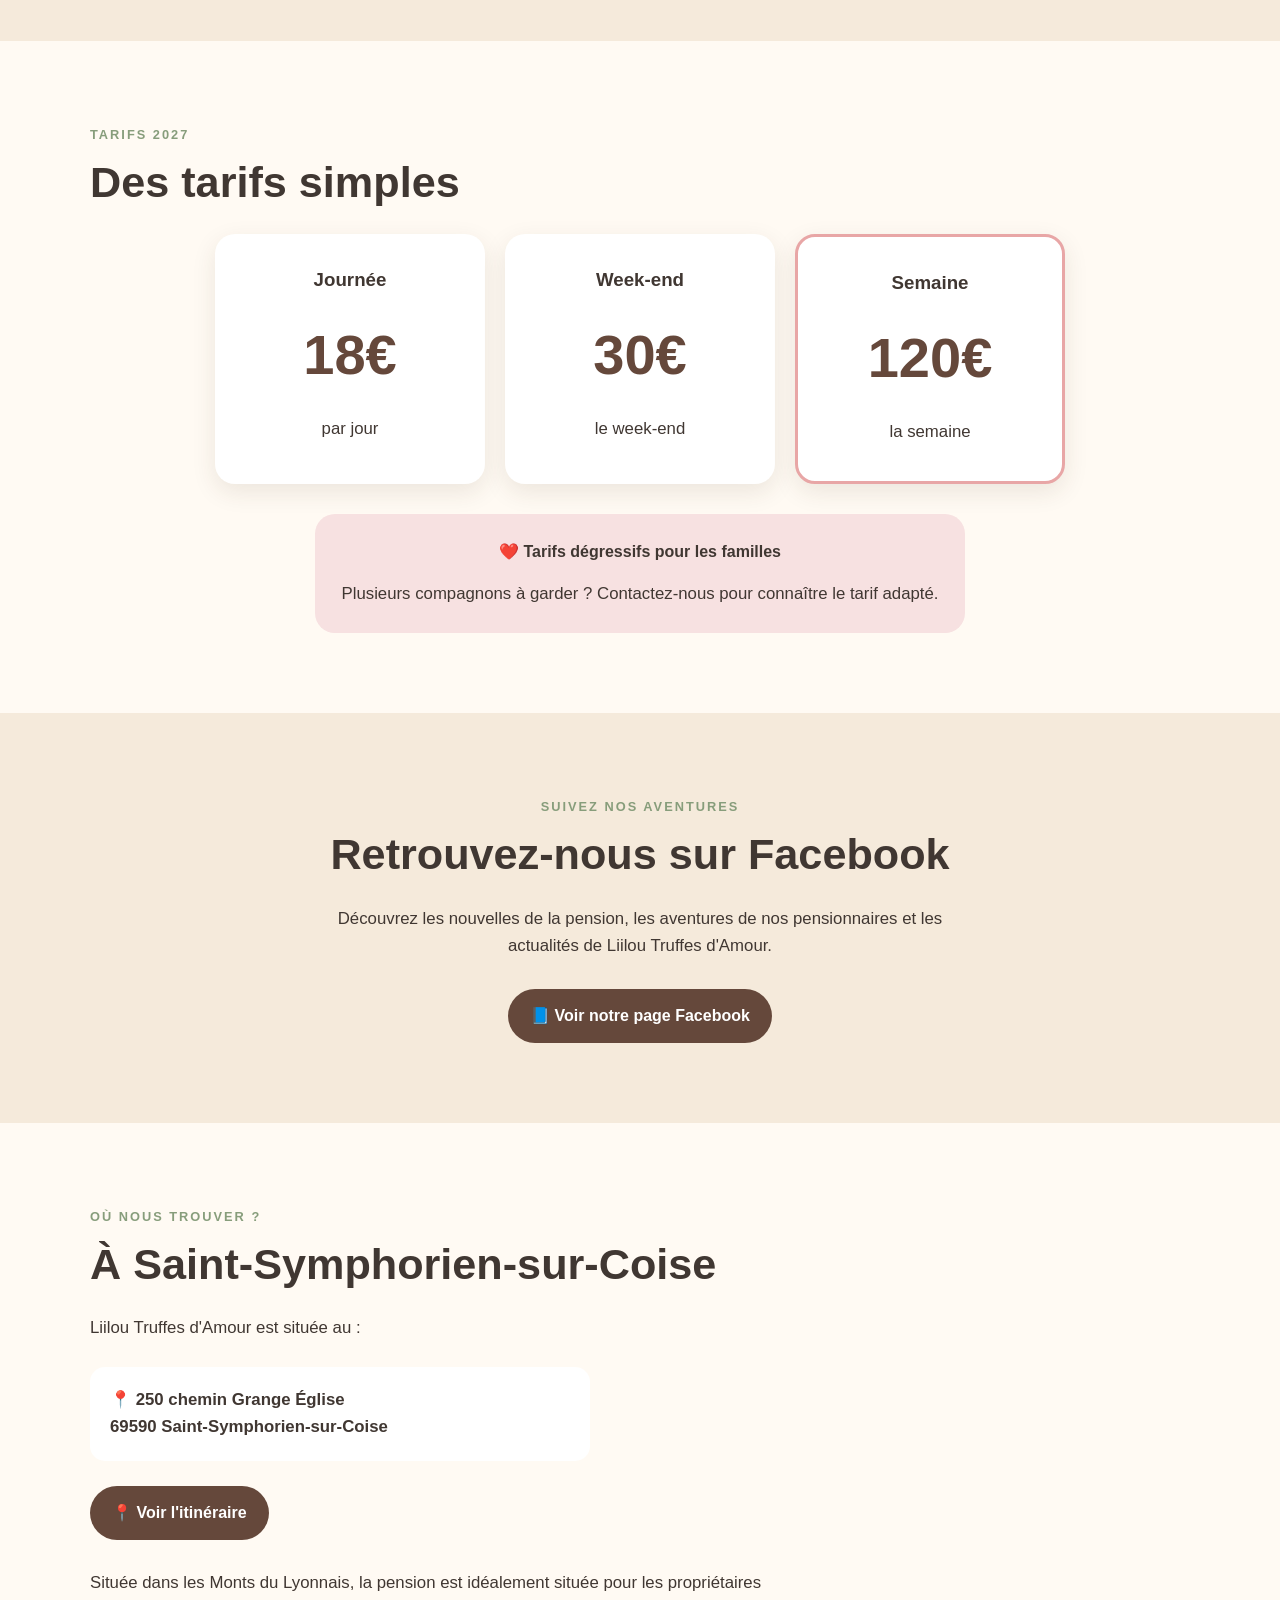
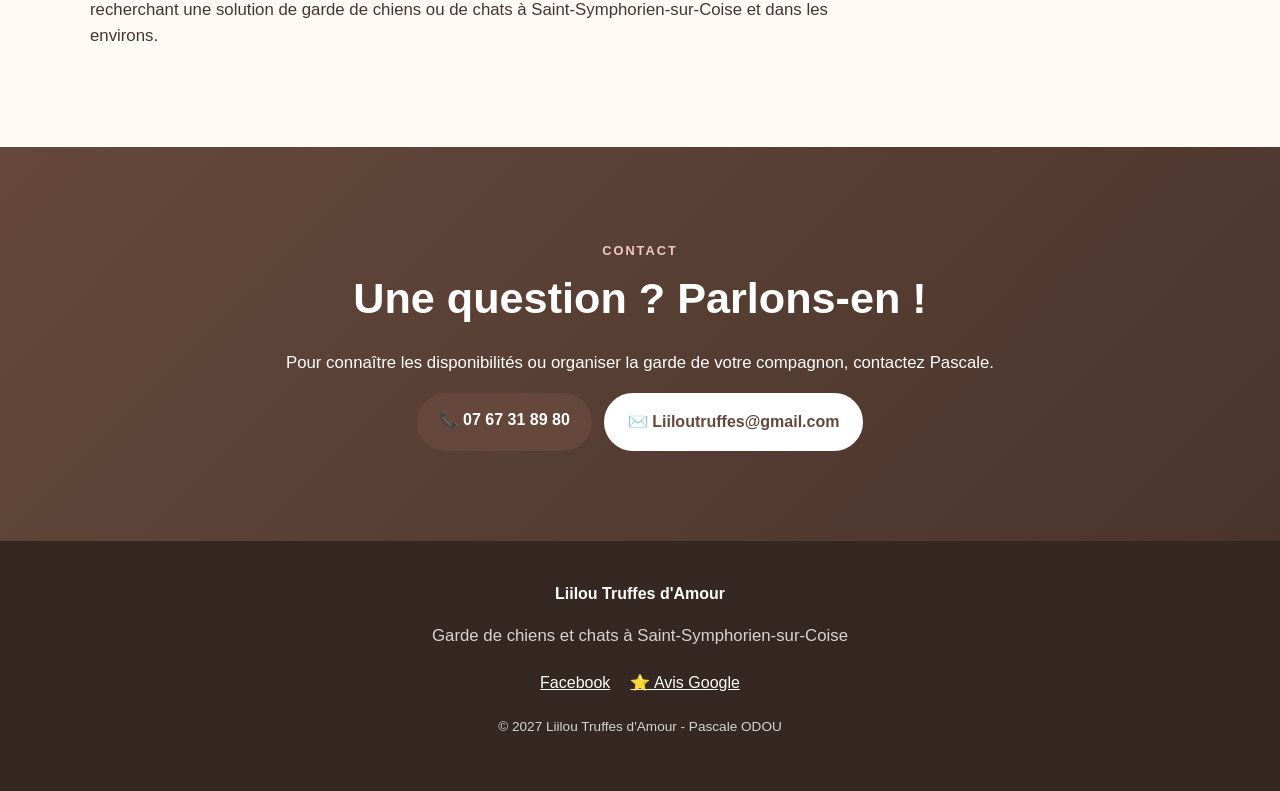
==== commit b4caf5d8: "Update index.html" ====
--- a/index.html
+++ b/index.html
@@ -30,7 +30,7 @@
         "description": "Garde de chiens et chats à Saint-Symphorien-sur-Coise dans une ferme familiale de 10 000 m².",
         "telephone": "+33767318980",
         "email": "Liiloutruffes@gmail.com",
-        "url": "https://TON-COMPTE.github.io/TON-DEPOT/",
+        "url": "https://liiloutruffes.github.io/Liiloutruffes/",
         "address": {
             "@type": "PostalAddress",
             "streetAddress": "250 chemin Grange Église",
--- a/style.css
+++ b/style.css
@@ -40,11 +40,6 @@
     text-decoration: none;
 }
 
-img {
-    max-width: 100%;
-    display: block;
-}
-
 h1,
 h2,
 h3 {
@@ -70,9 +65,11 @@
 
 .hero {
     min-height: 90vh;
+
     display: flex;
     align-items: center;
     justify-content: center;
+
     text-align: center;
 
     padding: 60px 20px;
@@ -84,7 +81,7 @@
 }
 
 .hero-content {
-    max-width: 750px;
+    max-width: 800px;
 }
 
 .logo-placeholder {
@@ -112,20 +109,50 @@
 }
 
 .intro {
-    max-width: 600px;
+    max-width: 650px;
     margin: 0 auto 30px;
 }
 
 
+/* ================= CONTACT TOP ================= */
+
+.top-contact {
+    display: flex;
+
+    flex-direction: column;
+
+    align-items: center;
+
+    gap: 12px;
+
+    margin: 30px auto 0;
+
+    max-width: 700px;
+}
+
+.top-contact a,
+.top-contact div {
+    width: 100%;
+
+    padding: 14px 18px;
+
+    background: var(--white);
+
+    border-radius: 15px;
+
+    box-shadow: var(--shadow);
+
+    color: var(--brown);
+
+    word-break: break-word;
+}
+
+.top-contact a:hover {
+    background: var(--cream-dark);
+}
+
+
 /* ================= BUTTONS ================= */
-
-.main-buttons,
-.contact-buttons {
-    display: flex;
-    gap: 12px;
-    justify-content: center;
-    flex-wrap: wrap;
-}
 
 .button {
     display: inline-block;
@@ -136,12 +163,14 @@
 
     font-weight: bold;
 
-    transition: transform 0.2s ease,
-                box-shadow 0.2s ease;
+    transition:
+        transform 0.2s ease,
+        box-shadow 0.2s ease;
 }
 
 .button:hover {
     transform: translateY(-2px);
+
     box-shadow: var(--shadow);
 }
 
@@ -152,6 +181,7 @@
 
 .secondary {
     background: var(--white);
+
     color: var(--brown);
 
     border: 2px solid var(--brown);
@@ -170,6 +200,7 @@
 
 .section-content {
     width: min(1100px, 100%);
+
     margin: auto;
 }
 
@@ -270,48 +301,105 @@
 }
 
 
-/* ================= GALLERY ================= */
-
-.gallery {
+/* ================= ENVIRONMENT ================= */
+
+.environment {
+    display: grid;
+
+    grid-template-columns:
+        repeat(auto-fit, minmax(210px, 1fr));
+
+    gap: 18px;
+
+    margin: 35px 0;
+}
+
+.environment-item {
+    display: flex;
+
+    flex-direction: column;
+
+    align-items: center;
+
+    text-align: center;
+
+    gap: 6px;
+
+    padding: 25px 15px;
+
+    border-radius: 18px;
+
+    background: var(--white);
+
+    box-shadow: var(--shadow);
+
+    font-size: 2.2rem;
+}
+
+.environment-item strong {
+    font-size: 1rem;
+
+    color: var(--brown);
+}
+
+.environment-item span {
+    font-size: 0.9rem;
+}
+
+.experience-text {
+    max-width: 750px;
+
+    margin: 35px auto 0;
+
+    text-align: center;
+
+    color: var(--brown);
+}
+
+
+/* ================= EXPERIENCE ================= */
+
+.credentials {
     display: grid;
 
     grid-template-columns:
         repeat(auto-fit, minmax(220px, 1fr));
 
-    gap: 15px;
-}
-
-.photo-placeholder {
-    min-height: 230px;
-
-    border-radius: 18px;
-
-    background:
-        linear-gradient(
-            135deg,
-            #ead8cb,
-            #dce4d5
-        );
-
+    gap: 20px;
+}
+
+.credential {
     display: flex;
 
     flex-direction: column;
 
     align-items: center;
 
-    justify-content: center;
-
-    text-align: center;
+    text-align: center;
+
+    padding: 28px 20px;
+
+    background: var(--white);
+
+    border-radius: 20px;
+
+    box-shadow: var(--shadow);
+
+    font-size: 2rem;
+}
+
+.credential strong {
+    margin-top: 12px;
 
     color: var(--brown);
-}
-
-.photo-placeholder span {
-    font-size: 4rem;
-}
-
-.photo-placeholder p {
-    font-weight: bold;
+
+    font-size: 1rem;
+}
+
+.credential span {
+    margin-top: 6px;
+
+    font-size: 0.9rem;
 }
 
 
@@ -321,11 +409,11 @@
     display: grid;
 
     grid-template-columns:
-        repeat(auto-fit, minmax(220px, 1fr));
+        repeat(auto-fit, minmax(200px, 1fr));
 
     gap: 20px;
 
-    max-width: 700px;
+    max-width: 850px;
 
     margin: auto;
 }
@@ -378,6 +466,19 @@
 
 .family-price p {
     margin-bottom: 0;
+}
+
+
+/* ================= FACEBOOK ================= */
+
+.facebook-section {
+    text-align: center;
+}
+
+.facebook-section p {
+    max-width: 650px;
+
+    margin: 0 auto 30px;
 }
 
 
@@ -429,8 +530,19 @@
     color: #f3c8c8;
 }
 
+.contact-buttons {
+    display: flex;
+
+    gap: 12px;
+
+    justify-content: center;
+
+    flex-wrap: wrap;
+}
+
 .contact .secondary {
     background: var(--white);
+
     border-color: var(--white);
 }
 
@@ -491,25 +603,25 @@
             18px;
     }
 
-    .button {
-        width: 100%;
-
-        max-width: 350px;
-    }
-
-    .main-buttons,
-    .contact-buttons {
-        flex-direction: column;
-
-        align-items: center;
-    }
-
-    .card {
-        padding: 25px;
+    .top-contact a,
+    .top-contact div {
+        font-size: 0.95rem;
     }
 
     .price {
         font-size: 3rem;
     }
 
-}
+    .contact-buttons {
+        flex-direction: column;
+
+        align-items: center;
+    }
+
+    .contact-buttons .button {
+        width: 100%;
+
+        max-width: 350px;
+    }
+
+}
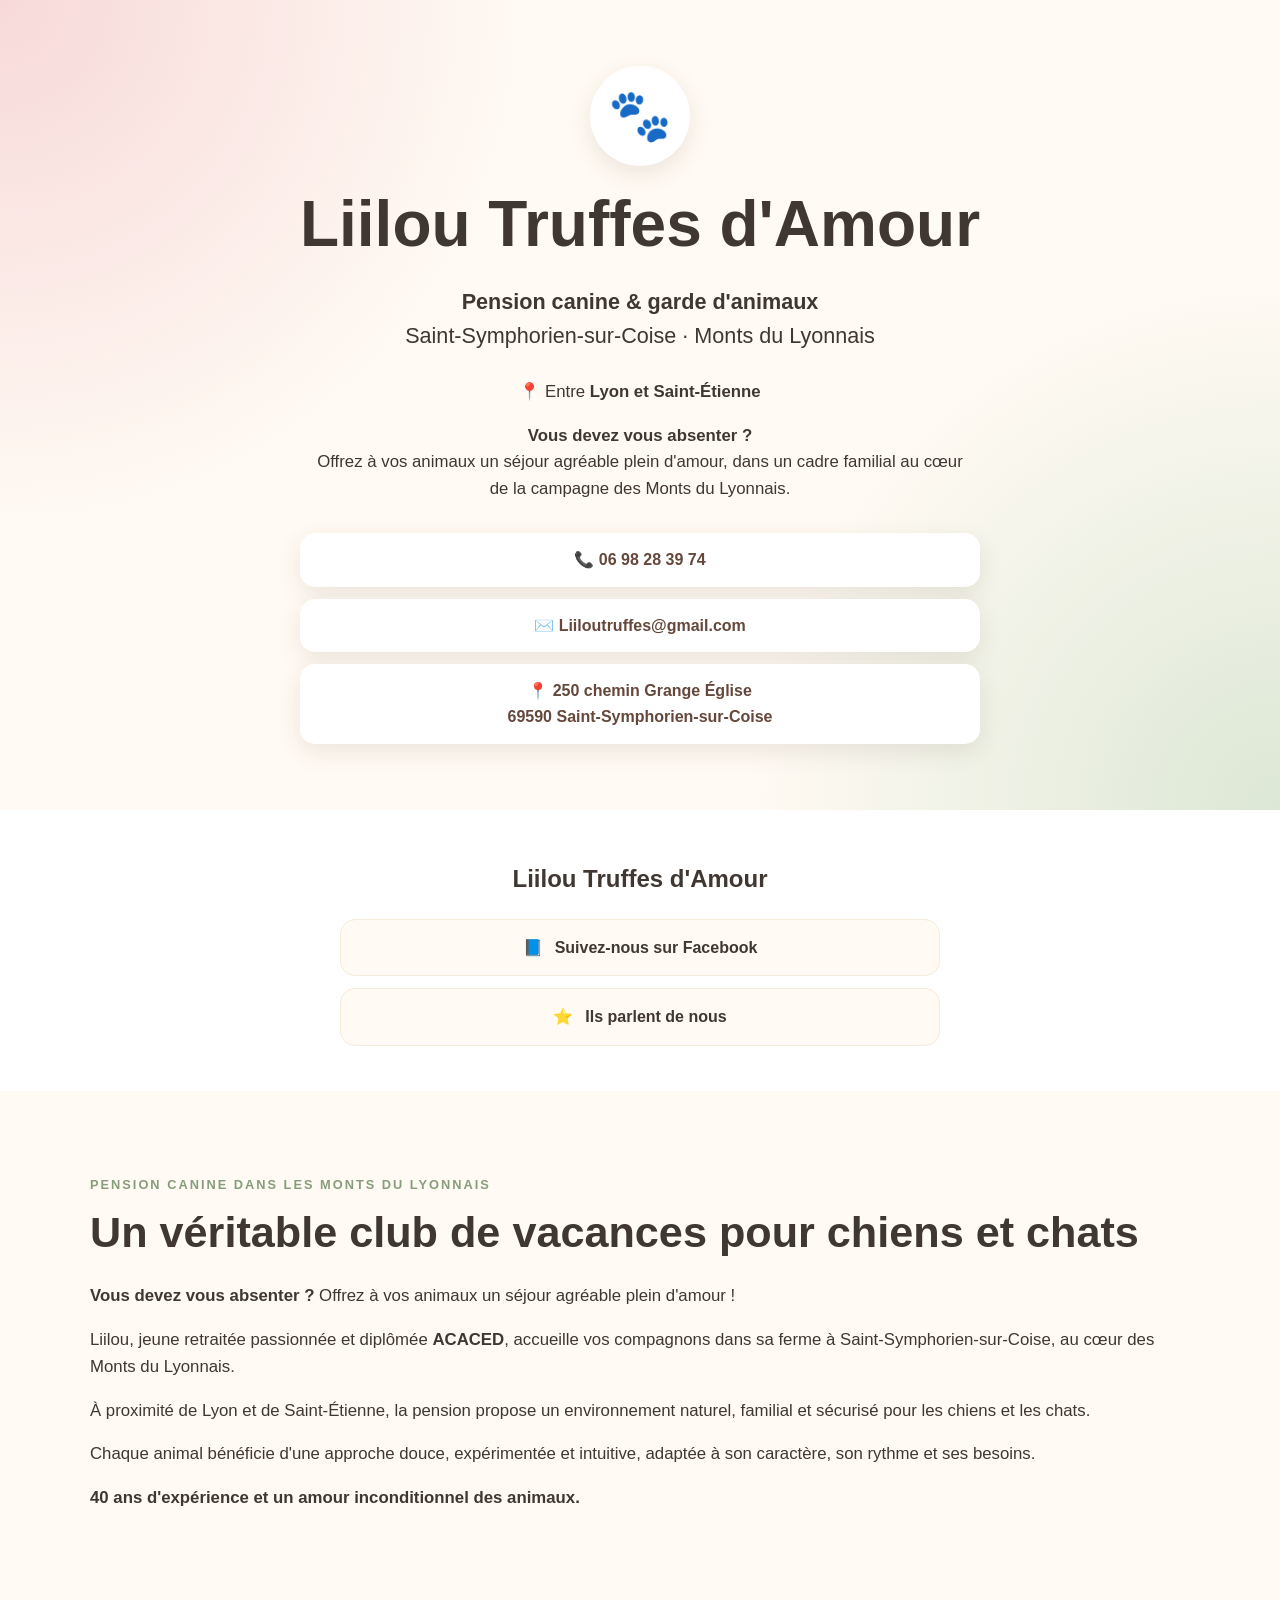
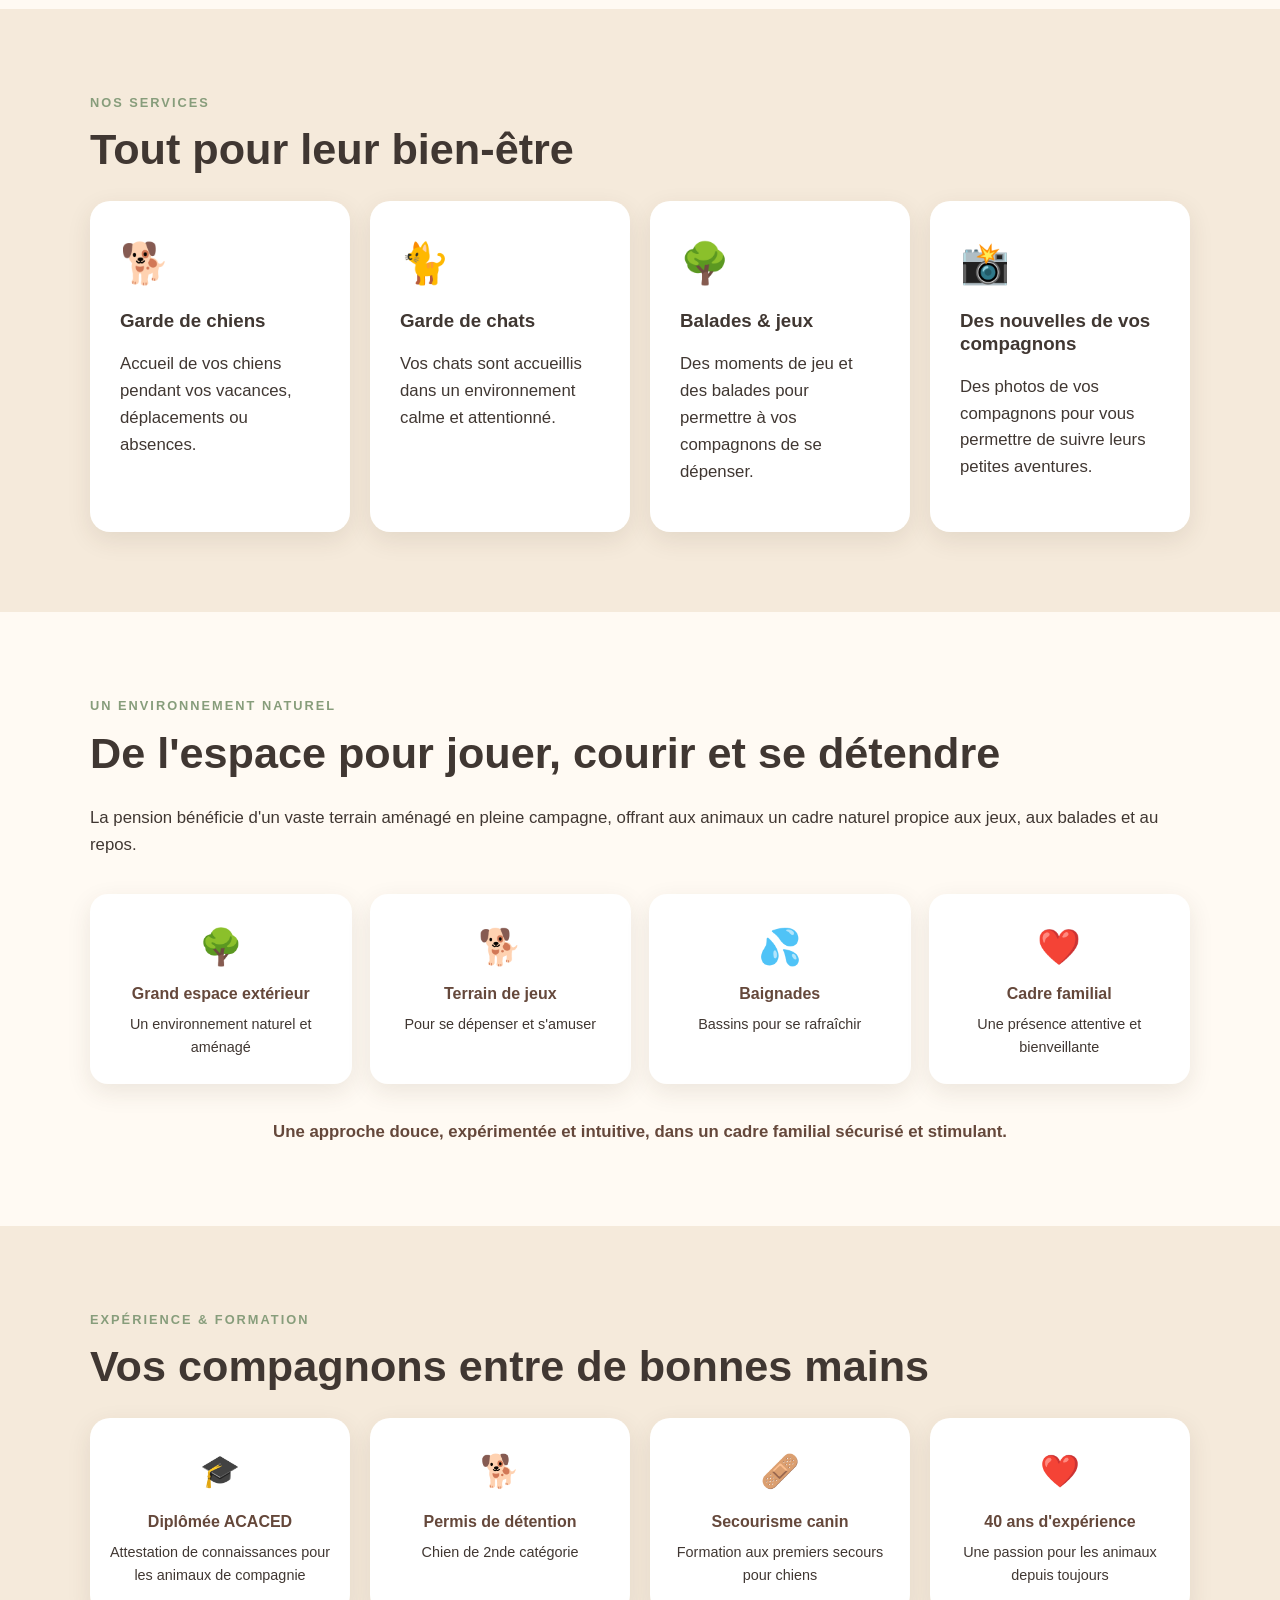
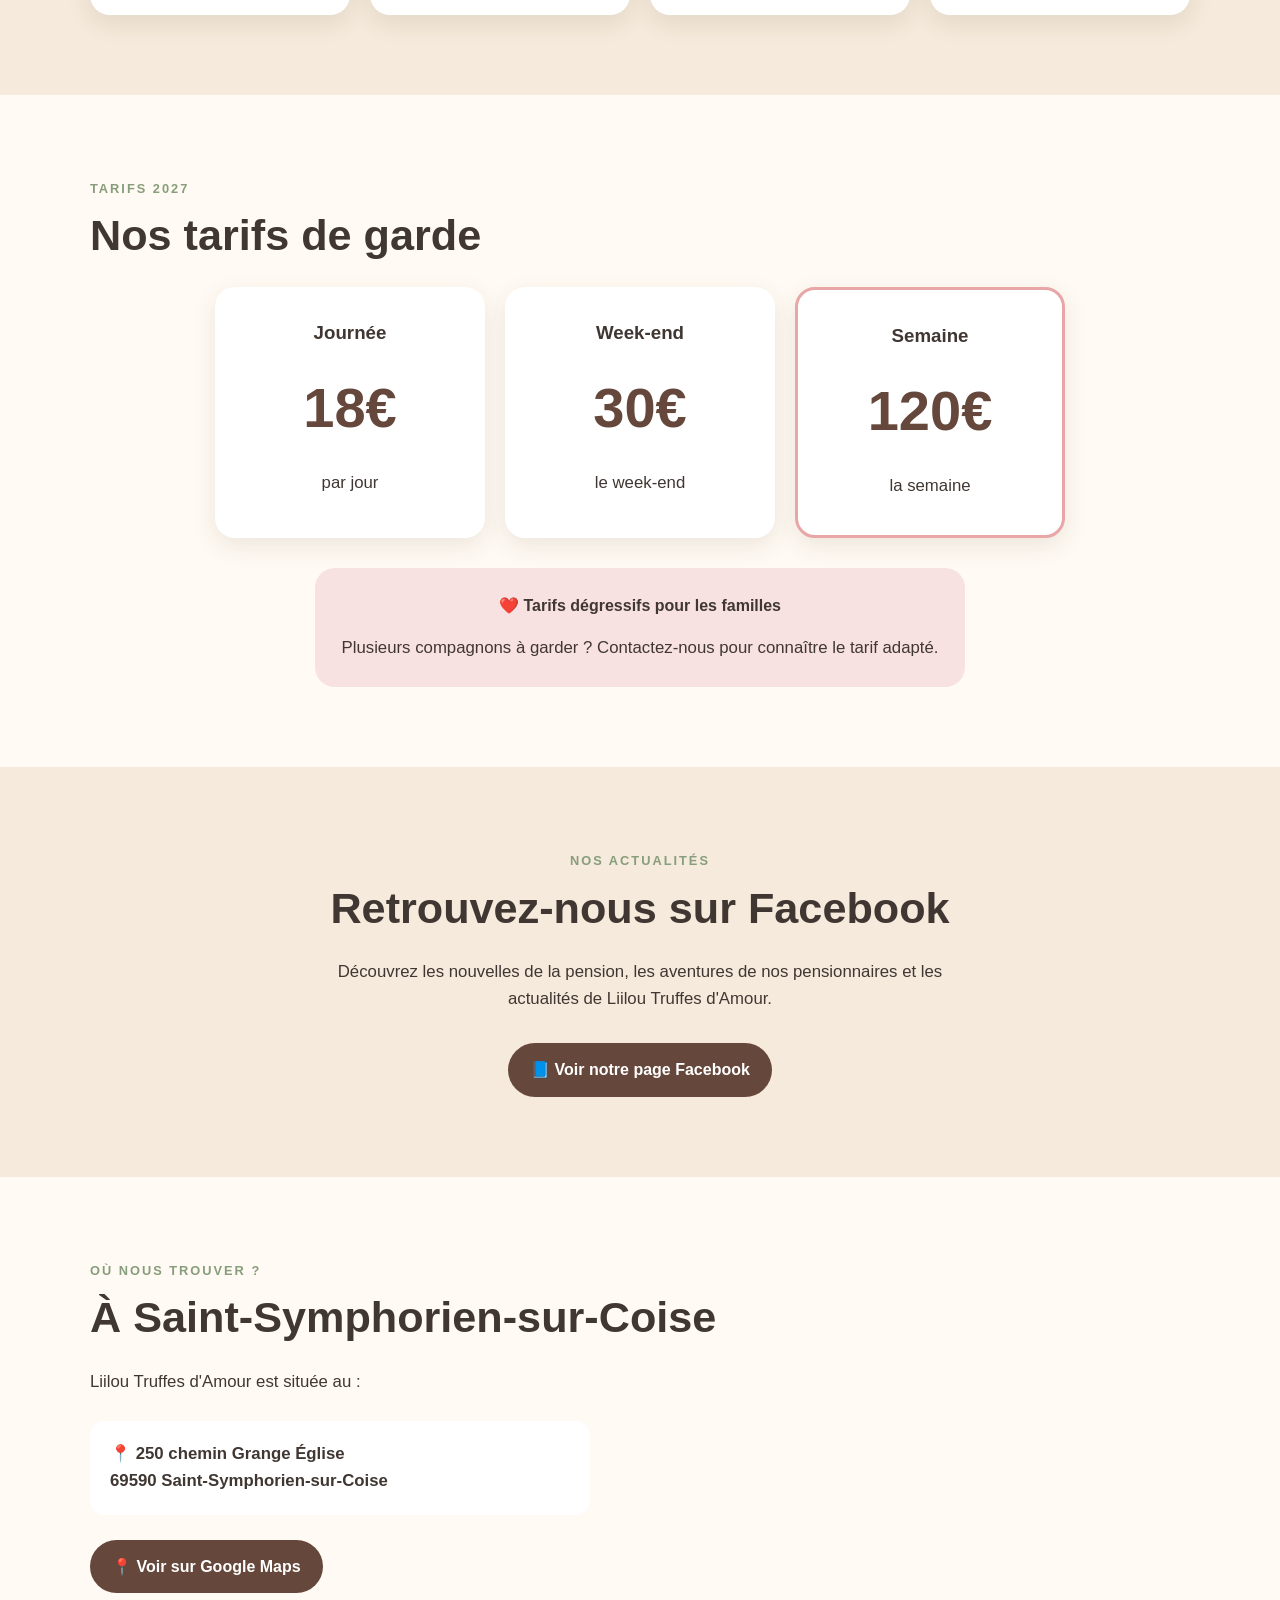
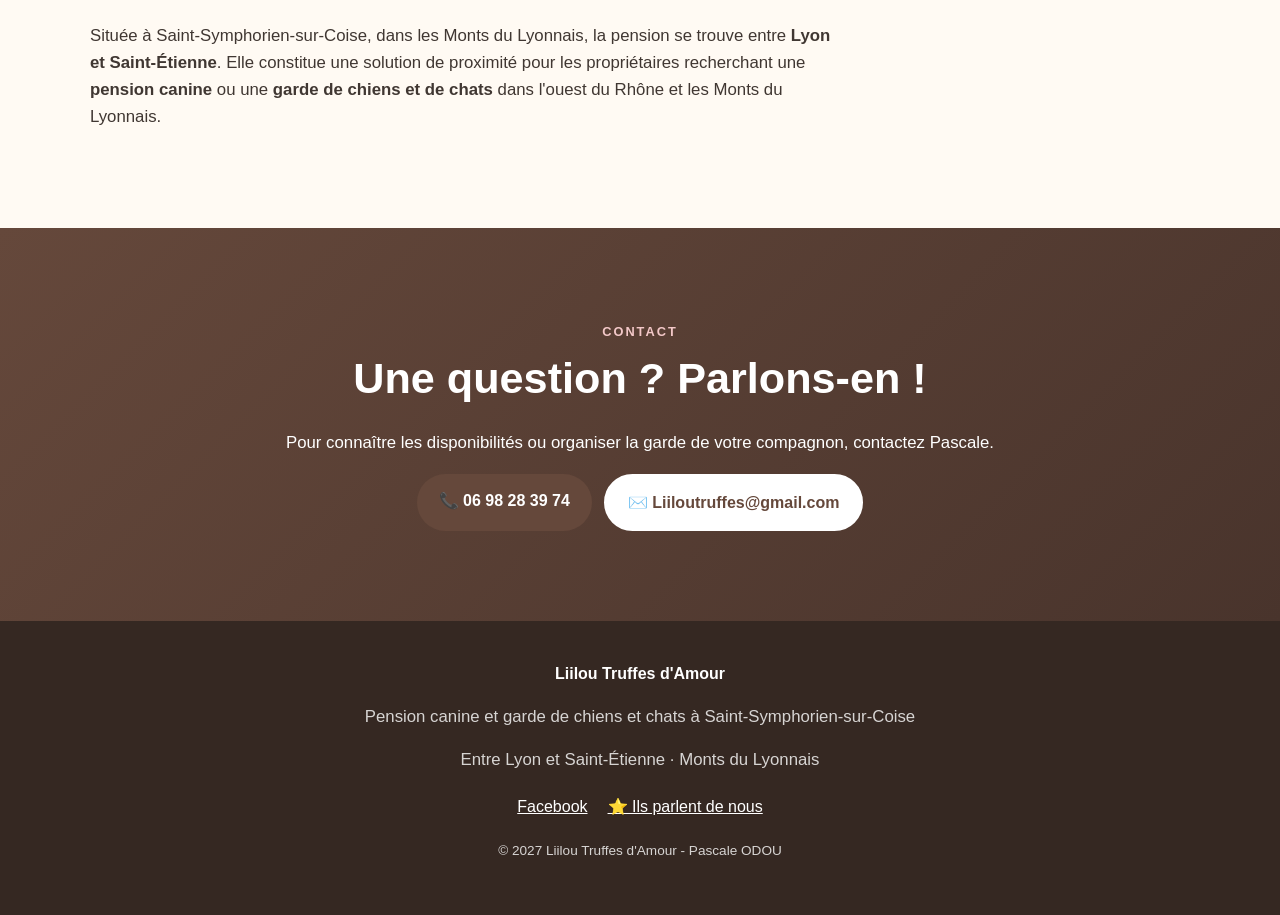
==== commit ea2cd8a5: "Update index.html" ====
--- a/index.html
+++ b/index.html
@@ -1,57 +1,98 @@
 <!DOCTYPE html>
 <html lang="fr">
+
 <head>
     <meta charset="UTF-8">
 
     <meta name="viewport" content="width=device-width, initial-scale=1.0">
 
-    <title>Liilou Truffes d'Amour | Garde de chiens et chats à Saint-Symphorien-sur-Coise</title>
-
-    <meta name="description" content="Liilou Truffes d'Amour : garde de chiens et chats à Saint-Symphorien-sur-Coise, dans les Monts du Lyonnais. Une ferme familiale de 10 000 m², balades, baignades et jeux. Pascale, diplômée ACACED, vous accueille avec 40 ans d'expérience.">
-
-    <meta name="keywords" content="garde chien Saint-Symphorien-sur-Coise, pension chien Saint-Symphorien-sur-Coise, garde chat Saint-Symphorien-sur-Coise, pension canine Monts du Lyonnais, garde animaux Monts du Lyonnais, pension chien Rhône, garde chien 69590">
+    <title>Liilou Truffes d'Amour | Pension canine et garde d'animaux à Saint-Symphorien-sur-Coise</title>
+
+    <meta
+        name="description"
+        content="Liilou Truffes d'Amour, pension canine et garde de chiens et chats à Saint-Symphorien-sur-Coise, entre Lyon et Saint-Étienne. Un cadre familial dans les Monts du Lyonnais."
+    >
+
+    <meta
+        name="keywords"
+        content="pension canine Saint-Symphorien-sur-Coise, garde chien Saint-Symphorien-sur-Coise, garde chat Saint-Symphorien-sur-Coise, pension chien Monts du Lyonnais, garde animaux Monts du Lyonnais, pension canine Lyon Saint-Etienne, garde chien Lyon Saint-Etienne"
+    >
 
     <meta name="author" content="Pascale ODOU - Liilou Truffes d'Amour">
 
     <meta name="robots" content="index, follow">
 
-    <meta property="og:title" content="Liilou Truffes d'Amour">
-    <meta property="og:description" content="Garde de chiens et chats à Saint-Symphorien-sur-Coise dans une ferme familiale de 10 000 m².">
+    <!-- Open Graph -->
+    <meta property="og:title" content="Liilou Truffes d'Amour | Pension canine et garde d'animaux">
+    <meta
+        property="og:description"
+        content="Pension canine et garde de chiens et chats à Saint-Symphorien-sur-Coise, entre Lyon et Saint-Étienne."
+    >
     <meta property="og:type" content="website">
+    <meta property="og:url" content="https://liiloutruffes.github.io/Liiloutruffes/">
+
+    <link rel="canonical" href="https://liiloutruffes.github.io/Liiloutruffes/">
 
     <link rel="stylesheet" href="style.css">
 
-    <!-- Données structurées pour le référencement local -->
+
+    <!-- ================= DONNÉES STRUCTURÉES ================= -->
+
     <script type="application/ld+json">
     {
         "@context": "https://schema.org",
         "@type": "LocalBusiness",
+
         "name": "Liilou Truffes d'Amour",
-        "description": "Garde de chiens et chats à Saint-Symphorien-sur-Coise dans une ferme familiale de 10 000 m².",
-        "telephone": "+33767318980",
+
+        "description": "Pension canine et garde de chiens et chats à Saint-Symphorien-sur-Coise, entre Lyon et Saint-Étienne, dans les Monts du Lyonnais.",
+
+        "url": "https://liiloutruffes.github.io/Liiloutruffes/",
+
+        "telephone": "+33698283974",
+
         "email": "Liiloutruffes@gmail.com",
-        "url": "https://liiloutruffes.github.io/Liiloutruffes/",
+
+        "priceRange": "18€ - 120€",
+
         "address": {
             "@type": "PostalAddress",
             "streetAddress": "250 chemin Grange Église",
             "postalCode": "69590",
             "addressLocality": "Saint-Symphorien-sur-Coise",
+            "addressRegion": "Auvergne-Rhône-Alpes",
             "addressCountry": "FR"
         },
+
+        "geo": {
+            "@type": "GeoCoordinates",
+            "latitude": 45.6294797,
+            "longitude": 4.4312169
+        },
+
         "areaServed": [
             "Saint-Symphorien-sur-Coise",
             "Monts du Lyonnais",
-            "Rhône"
+            "Lyon",
+            "Saint-Étienne"
         ],
-        "priceRange": "18€ - 120€"
+
+        "sameAs": [
+            "https://www.facebook.com/p/Liilou-Truffes-damours-61581284417077/",
+            "https://www.google.com/maps/place/Liilou+truffes+d%E2%80%99amour/@45.6296219,4.4275464,16z/data=!4m6!3m5!1s0x47f457a37b83f731:0xd903c56e3d28a1fe!8m2!3d45.6294797!4d4.4312169!16s%2Fg%2F11nvz8fy67"
+        ]
     }
     </script>
+
 </head>
 
 
 <body>
 
-    <!-- ================= HEADER ================= -->
+
+    <!-- =====================================================
+         HEADER
+         ===================================================== -->
 
     <header class="hero">
 
@@ -61,17 +102,24 @@
                 🐾
             </div>
 
-            <h1>Liilou Truffes d'Amour</h1>
+            <h1>
+                Liilou Truffes d'Amour
+            </h1>
 
             <p class="subtitle">
-                Garde de chiens et chats à<br>
-                <strong>Saint-Symphorien-sur-Coise</strong>
+                <strong>Pension canine & garde d'animaux</strong><br>
+                Saint-Symphorien-sur-Coise · Monts du Lyonnais
+            </p>
+
+            <p class="location-highlight">
+                📍 Entre <strong>Lyon et Saint-Étienne</strong>
             </p>
 
             <p class="intro">
                 <strong>Vous devez vous absenter ?</strong><br>
-                Offrez à vos animaux un séjour agréable, plein d'amour,
-                dans une ferme familiale au cœur des Monts du Lyonnais.
+                Offrez à vos animaux un séjour agréable plein d'amour,
+                dans un cadre familial au cœur de la campagne des
+                Monts du Lyonnais.
             </p>
 
 
@@ -79,8 +127,8 @@
 
             <div class="top-contact">
 
-                <a href="tel:+33767318980">
-                    📞 <strong>07 67 31 89 80</strong>
+                <a href="tel:+33698283974">
+                    📞 <strong>06 98 28 39 74</strong>
                 </a>
 
                 <a href="mailto:Liiloutruffes@gmail.com">
@@ -88,7 +136,10 @@
                 </a>
 
                 <div>
-                    📍 <strong>250 chemin Grange Église, 69590 Saint-Symphorien-sur-Coise</strong>
+                    📍 <strong>
+                        250 chemin Grange Église<br>
+                        69590 Saint-Symphorien-sur-Coise
+                    </strong>
                 </div>
 
             </div>
@@ -98,11 +149,13 @@
     </header>
 
 
-    <!-- ================= LIENS ================= -->
+    <!-- =====================================================
+         LIENS
+         ===================================================== -->
 
     <section class="social-links">
 
-        <h2>Nous retrouver</h2>
+        <h2>Liilou Truffes d'Amour</h2>
 
         <div class="link-list">
 
@@ -118,13 +171,13 @@
 
 
             <a
-                href="https://g.page/r/Cf6hKD1uxQPZEBM/review"
+                href="https://www.google.com/maps/place/Liilou+truffes+d%E2%80%99amour/@45.6296219,4.4275464,16z/data=!4m6!3m5!1s0x47f457a37b83f731:0xd903c56e3d28a1fe!8m2!3d45.6294797!4d4.4312169!16s%2Fg%2F11nvz8fy67"
                 target="_blank"
                 rel="noopener"
                 class="big-link"
             >
                 <span>⭐</span>
-                Notez-nous sur Google
+                Ils parlent de nous
             </a>
 
         </div>
@@ -132,15 +185,21 @@
     </section>
 
 
-    <!-- ================= PRESENTATION ================= -->
+    <!-- =====================================================
+         PRESENTATION
+         ===================================================== -->
 
     <section class="section">
 
         <div class="section-content">
 
-            <span class="eyebrow">Bienvenue chez nous</span>
-
-            <h2>Un véritable club de vacances pour chiens et chats</h2>
+            <span class="eyebrow">
+                Pension canine dans les Monts du Lyonnais
+            </span>
+
+            <h2>
+                Un véritable club de vacances pour chiens et chats
+            </h2>
 
             <p>
                 <strong>Vous devez vous absenter ?</strong>
@@ -149,21 +208,21 @@
 
             <p>
                 Liilou, jeune retraitée passionnée et diplômée
-                <strong>ACACED</strong>, vous accueille dans sa ferme
-                en pleine campagne, sur plus de
-                <strong>10 000 m² aménagés</strong>.
-            </p>
-
-            <p>
-                Ici, les chiens et les chats profitent d'un cadre familial,
-                sécurisé et stimulant, pensé pour leur bien-être et leur
-                épanouissement.
-            </p>
-
-            <p>
-                Une approche douce, expérimentée et intuitive permet
-                de respecter le caractère, le rythme et les besoins
-                de chaque compagnon.
+                <strong>ACACED</strong>, accueille vos compagnons
+                dans sa ferme à Saint-Symphorien-sur-Coise,
+                au cœur des Monts du Lyonnais.
+            </p>
+
+            <p>
+                À proximité de Lyon et de Saint-Étienne, la pension
+                propose un environnement naturel, familial et sécurisé
+                pour les chiens et les chats.
+            </p>
+
+            <p>
+                Chaque animal bénéficie d'une approche douce,
+                expérimentée et intuitive, adaptée à son caractère,
+                son rythme et ses besoins.
             </p>
 
             <p>
@@ -178,52 +237,85 @@
     </section>
 
 
-    <!-- ================= SERVICES ================= -->
+    <!-- =====================================================
+         SERVICES
+         ===================================================== -->
 
     <section class="section light">
 
         <div class="section-content">
 
-            <span class="eyebrow">Nos services</span>
-
-            <h2>Tout pour leur bien-être</h2>
+            <span class="eyebrow">
+                Nos services
+            </span>
+
+            <h2>
+                Tout pour leur bien-être
+            </h2>
 
             <div class="cards">
 
                 <article class="card">
+
                     <div class="card-icon">🐕</div>
-                    <h3>Garde de chiens</h3>
+
+                    <h3>
+                        Garde de chiens
+                    </h3>
+
                     <p>
                         Accueil de vos chiens pendant vos vacances,
                         déplacements ou absences.
                     </p>
+
                 </article>
 
+
                 <article class="card">
+
                     <div class="card-icon">🐈</div>
-                    <h3>Garde de chats</h3>
+
+                    <h3>
+                        Garde de chats
+                    </h3>
+
                     <p>
                         Vos chats sont accueillis dans un environnement
                         calme et attentionné.
                     </p>
+
                 </article>
 
+
                 <article class="card">
+
                     <div class="card-icon">🌳</div>
-                    <h3>Balades & jeux</h3>
+
+                    <h3>
+                        Balades & jeux
+                    </h3>
+
                     <p>
                         Des moments de jeu et des balades pour permettre
                         à vos compagnons de se dépenser.
                     </p>
+
                 </article>
 
+
                 <article class="card">
+
                     <div class="card-icon">📸</div>
-                    <h3>Des nouvelles de vos compagnons</h3>
+
+                    <h3>
+                        Des nouvelles de vos compagnons
+                    </h3>
+
                     <p>
                         Des photos de vos compagnons pour vous permettre
                         de suivre leurs petites aventures.
                     </p>
+
                 </article>
 
             </div>
@@ -233,96 +325,181 @@
     </section>
 
 
-    <!-- ================= ENVIRONNEMENT ================= -->
+    <!-- =====================================================
+         ENVIRONNEMENT
+         ===================================================== -->
 
     <section class="section">
 
         <div class="section-content">
 
-            <span class="eyebrow">Un cadre exceptionnel</span>
-
-            <h2>10 000 m² pour jouer, courir et se détendre</h2>
-
-            <p>
-                Les compagnons accueillis à Liilou Truffes d'Amour
-                profitent d'un grand espace en pleine campagne,
-                spécialement aménagé pour eux.
+            <span class="eyebrow">
+                Un environnement naturel
+            </span>
+
+            <h2>
+                De l'espace pour jouer, courir et se détendre
+            </h2>
+
+            <p>
+                La pension bénéficie d'un vaste terrain aménagé
+                en pleine campagne, offrant aux animaux un cadre
+                naturel propice aux jeux, aux balades et au repos.
             </p>
 
             <div class="environment">
 
                 <div class="environment-item">
+
                     🌳
-                    <strong>Grand espace extérieur</strong>
-                    <span>10 000 m² aménagés</span>
-                </div>
+
+                    <strong>
+                        Grand espace extérieur
+                    </strong>
+
+                    <span>
+                        Un environnement naturel et aménagé
+                    </span>
+
+                </div>
+
 
                 <div class="environment-item">
-                    🐕
-                    <strong>Terrain de jeux</strong>
-                    <span>Pour se dépenser et s'amuser</span>
-                </div>
+
+                    🐕 
+
+                    <strong>
+                        Terrain de jeux
+                    </strong>
+
+                    <span>
+                        Pour se dépenser et s'amuser
+                    </span>
+
+                </div>
+
 
                 <div class="environment-item">
+
                     💦
-                    <strong>Baignades</strong>
-                    <span>Bassins pour se rafraîchir</span>
-                </div>
+
+                    <strong>
+                        Baignades
+                    </strong>
+
+                    <span>
+                        Bassins pour se rafraîchir
+                    </span>
+
+                </div>
+
 
                 <div class="environment-item">
+
                     ❤️
-                    <strong>Cadre familial</strong>
-                    <span>Une présence attentive et bienveillante</span>
+
+                    <strong>
+                        Cadre familial
+                    </strong>
+
+                    <span>
+                        Une présence attentive et bienveillante
+                    </span>
+
                 </div>
 
             </div>
 
             <p class="experience-text">
+
                 <strong>
                     Une approche douce, expérimentée et intuitive,
                     dans un cadre familial sécurisé et stimulant.
                 </strong>
-            </p>
-
-        </div>
-
-    </section>
-
-
-    <!-- ================= EXPERIENCE ================= -->
+
+            </p>
+
+        </div>
+
+    </section>
+
+
+    <!-- =====================================================
+         EXPERIENCE
+         ===================================================== -->
 
     <section class="section light">
 
         <div class="section-content">
 
-            <span class="eyebrow">Expérience & formation</span>
-
-            <h2>Vos compagnons entre de bonnes mains</h2>
+            <span class="eyebrow">
+                Expérience & formation
+            </span>
+
+            <h2>
+                Vos compagnons entre de bonnes mains
+            </h2>
 
             <div class="credentials">
 
                 <div class="credential">
+
                     🎓
-                    <strong>Diplômée ACACED</strong>
-                    <span>Attestation de connaissances pour les animaux de compagnie</span>
-                </div>
+
+                    <strong>
+                        Diplômée ACACED
+                    </strong>
+
+                    <span>
+                        Attestation de connaissances pour les animaux
+                        de compagnie
+                    </span>
+
+                </div>
+
 
                 <div class="credential">
+
                     🐕
-                    <strong>Permis de détention</strong>
-                    <span>Chien de 2nde catégorie</span>
-                </div>
+
+                    <strong>
+                        Permis de détention
+                    </strong>
+
+                    <span>
+                        Chien de 2nde catégorie
+                    </span>
+
+                </div>
+
 
                 <div class="credential">
+
                     🩹
-                    <strong>Secourisme canin</strong>
-                    <span>Formation aux premiers secours pour chiens</span>
-                </div>
+
+                    <strong>
+                        Secourisme canin
+                    </strong>
+
+                    <span>
+                        Formation aux premiers secours pour chiens
+                    </span>
+
+                </div>
+
 
                 <div class="credential">
+
                     ❤️
-                    <strong>40 ans d'expérience</strong>
-                    <span>Une passion pour les animaux depuis toujours</span>
+
+                    <strong>
+                        40 ans d'expérience
+                    </strong>
+
+                    <span>
+                        Une passion pour les animaux depuis toujours
+                    </span>
+
                 </div>
 
             </div>
@@ -332,21 +509,30 @@
     </section>
 
 
-    <!-- ================= TARIFS ================= -->
+    <!-- =====================================================
+         TARIFS
+         ===================================================== -->
 
     <section class="section" id="tarifs">
 
         <div class="section-content">
 
-            <span class="eyebrow">Tarifs 2027</span>
-
-            <h2>Des tarifs simples</h2>
+            <span class="eyebrow">
+                Tarifs 2027
+            </span>
+
+            <h2>
+                Nos tarifs de garde
+            </h2>
 
             <div class="prices">
 
+
                 <div class="price-card">
 
-                    <h3>Journée</h3>
+                    <h3>
+                        Journée
+                    </h3>
 
                     <div class="price">
                         18€
@@ -361,7 +547,9 @@
 
                 <div class="price-card">
 
-                    <h3>Week-end</h3>
+                    <h3>
+                        Week-end
+                    </h3>
 
                     <div class="price">
                         30€
@@ -376,7 +564,9 @@
 
                 <div class="price-card featured">
 
-                    <h3>Semaine</h3>
+                    <h3>
+                        Semaine
+                    </h3>
 
                     <div class="price">
                         120€
@@ -388,11 +578,17 @@
 
                 </div>
 
+
             </div>
 
+
             <div class="family-price">
 
-                ❤️ <strong>Tarifs dégressifs pour les familles</strong>
+                ❤️
+
+                <strong>
+                    Tarifs dégressifs pour les familles
+                </strong>
 
                 <p>
                     Plusieurs compagnons à garder ?
@@ -406,20 +602,26 @@
     </section>
 
 
-    <!-- ================= FACEBOOK ================= -->
+    <!-- =====================================================
+         FACEBOOK
+         ===================================================== -->
 
     <section class="section light">
 
         <div class="section-content facebook-section">
 
-            <span class="eyebrow">Suivez nos aventures</span>
-
-            <h2>Retrouvez-nous sur Facebook</h2>
-
-            <p>
-                Découvrez les nouvelles de la pension, les aventures
-                de nos pensionnaires et les actualités de Liilou
-                Truffes d'Amour.
+            <span class="eyebrow">
+                Nos actualités
+            </span>
+
+            <h2>
+                Retrouvez-nous sur Facebook
+            </h2>
+
+            <p>
+                Découvrez les nouvelles de la pension,
+                les aventures de nos pensionnaires et les actualités
+                de Liilou Truffes d'Amour.
             </p>
 
             <a
@@ -436,70 +638,103 @@
     </section>
 
 
-    <!-- ================= LOCAL ================= -->
+    <!-- =====================================================
+         LOCALISATION
+         ===================================================== -->
 
     <section class="section">
 
         <div class="section-content">
 
-            <span class="eyebrow">Où nous trouver ?</span>
-
-            <h2>À Saint-Symphorien-sur-Coise</h2>
+            <span class="eyebrow">
+                Où nous trouver ?
+            </span>
+
+            <h2>
+                À Saint-Symphorien-sur-Coise
+            </h2>
 
             <p>
                 Liilou Truffes d'Amour est située au :
             </p>
 
             <p class="address">
-                📍<strong>
+
+                📍
+
+                <strong>
                     250 chemin Grange Église<br>
                     69590 Saint-Symphorien-sur-Coise
                 </strong>
-            </p>
+
+            </p>
+
 
             <a
-                href="https://www.google.com/maps/search/?api=1&query=250+chemin+Grange+Eglise+69590+Saint-Symphorien-sur-Coise"
+                href="https://www.google.com/maps/place/Liilou+truffes+d%E2%80%99amour/@45.6296219,4.4275464,16z/data=!4m6!3m5!1s0x47f457a37b83f731:0xd903c56e3d28a1fe!8m2!3d45.6294797!4d4.4312169!16s%2Fg%2F11nvz8fy67"
                 target="_blank"
                 rel="noopener"
                 class="button primary"
             >
-                📍 Voir l'itinéraire
+                📍 Voir sur Google Maps
             </a>
 
+
             <p class="local-text">
-                Située dans les Monts du Lyonnais, la pension est idéalement
-                située pour les propriétaires recherchant une solution de
-                garde de chiens ou de chats à Saint-Symphorien-sur-Coise
-                et dans les environs.
-            </p>
-
-        </div>
-
-    </section>
-
-
-    <!-- ================= CONTACT ================= -->
+
+                Située à Saint-Symphorien-sur-Coise, dans les
+                Monts du Lyonnais, la pension se trouve entre
+                <strong>Lyon et Saint-Étienne</strong>.
+
+                Elle constitue une solution de proximité pour les
+                propriétaires recherchant une
+                <strong>pension canine</strong> ou une
+                <strong>garde de chiens et de chats</strong>
+                dans l'ouest du Rhône et les Monts du Lyonnais.
+
+            </p>
+
+        </div>
+
+    </section>
+
+
+    <!-- =====================================================
+         CONTACT
+         ===================================================== -->
 
     <section class="contact">
 
         <div class="contact-content">
 
-            <span class="eyebrow">Contact</span>
-
-            <h2>Une question ? Parlons-en !</h2>
-
-            <p>
-                Pour connaître les disponibilités ou organiser la garde
-                de votre compagnon, contactez Pascale.
-            </p>
+            <span class="eyebrow">
+                Contact
+            </span>
+
+            <h2>
+                Une question ? Parlons-en !
+            </h2>
+
+            <p>
+                Pour connaître les disponibilités ou organiser
+                la garde de votre compagnon, contactez Pascale.
+            </p>
+
 
             <div class="contact-buttons">
 
-                <a href="tel:+33767318980" class="button primary">
-                    📞 07 67 31 89 80
+                <a
+                    href="tel:+33698283974"
+                    class="button primary"
+                >
+                    📞 06 98 28 39 74
                 </a>
 
-                <a href="mailto:Liiloutruffes@gmail.com" class="button secondary">
+
+                <a
+                    href="mailto:Liiloutruffes@gmail.com"
+                    class="button secondary"
+                >
                     ✉️ Liiloutruffes@gmail.com
                 </a>
 
@@ -510,15 +745,25 @@
     </section>
 
 
-    <!-- ================= FOOTER ================= -->
+    <!-- =====================================================
+         FOOTER
+         ===================================================== -->
 
     <footer>
 
-        <strong>Liilou Truffes d'Amour</strong>
+        <strong>
+            Liilou Truffes d'Amour
+        </strong>
 
         <p>
-            Garde de chiens et chats à Saint-Symphorien-sur-Coise
+            Pension canine et garde de chiens et chats
+            à Saint-Symphorien-sur-Coise
         </p>
+
+        <p>
+            Entre Lyon et Saint-Étienne · Monts du Lyonnais
+        </p>
+
 
         <div class="footer-links">
 
@@ -530,15 +775,17 @@
                 Facebook
             </a>
 
+
             <a
-                href="https://g.page/r/Cf6hKD1uxQPZEBM/review"
+                href="https://www.google.com/maps/place/Liilou+truffes+d%E2%80%99amour/@45.6296219,4.4275464,16z/data=!4m6!3m5!1s0x47f457a37b83f731:0xd903c56e3d28a1fe!8m2!3d45.6294797!4d4.4312169!16s%2Fg%2F11nvz8fy67"
                 target="_blank"
                 rel="noopener"
             >
-                ⭐ Avis Google
+                ⭐ Ils parlent de nous
             </a>
 
         </div>
+
 
         <p class="copyright">
             © 2027 Liilou Truffes d'Amour - Pascale ODOU
@@ -548,4 +795,5 @@
 
 
 </body>
+
 </html>
